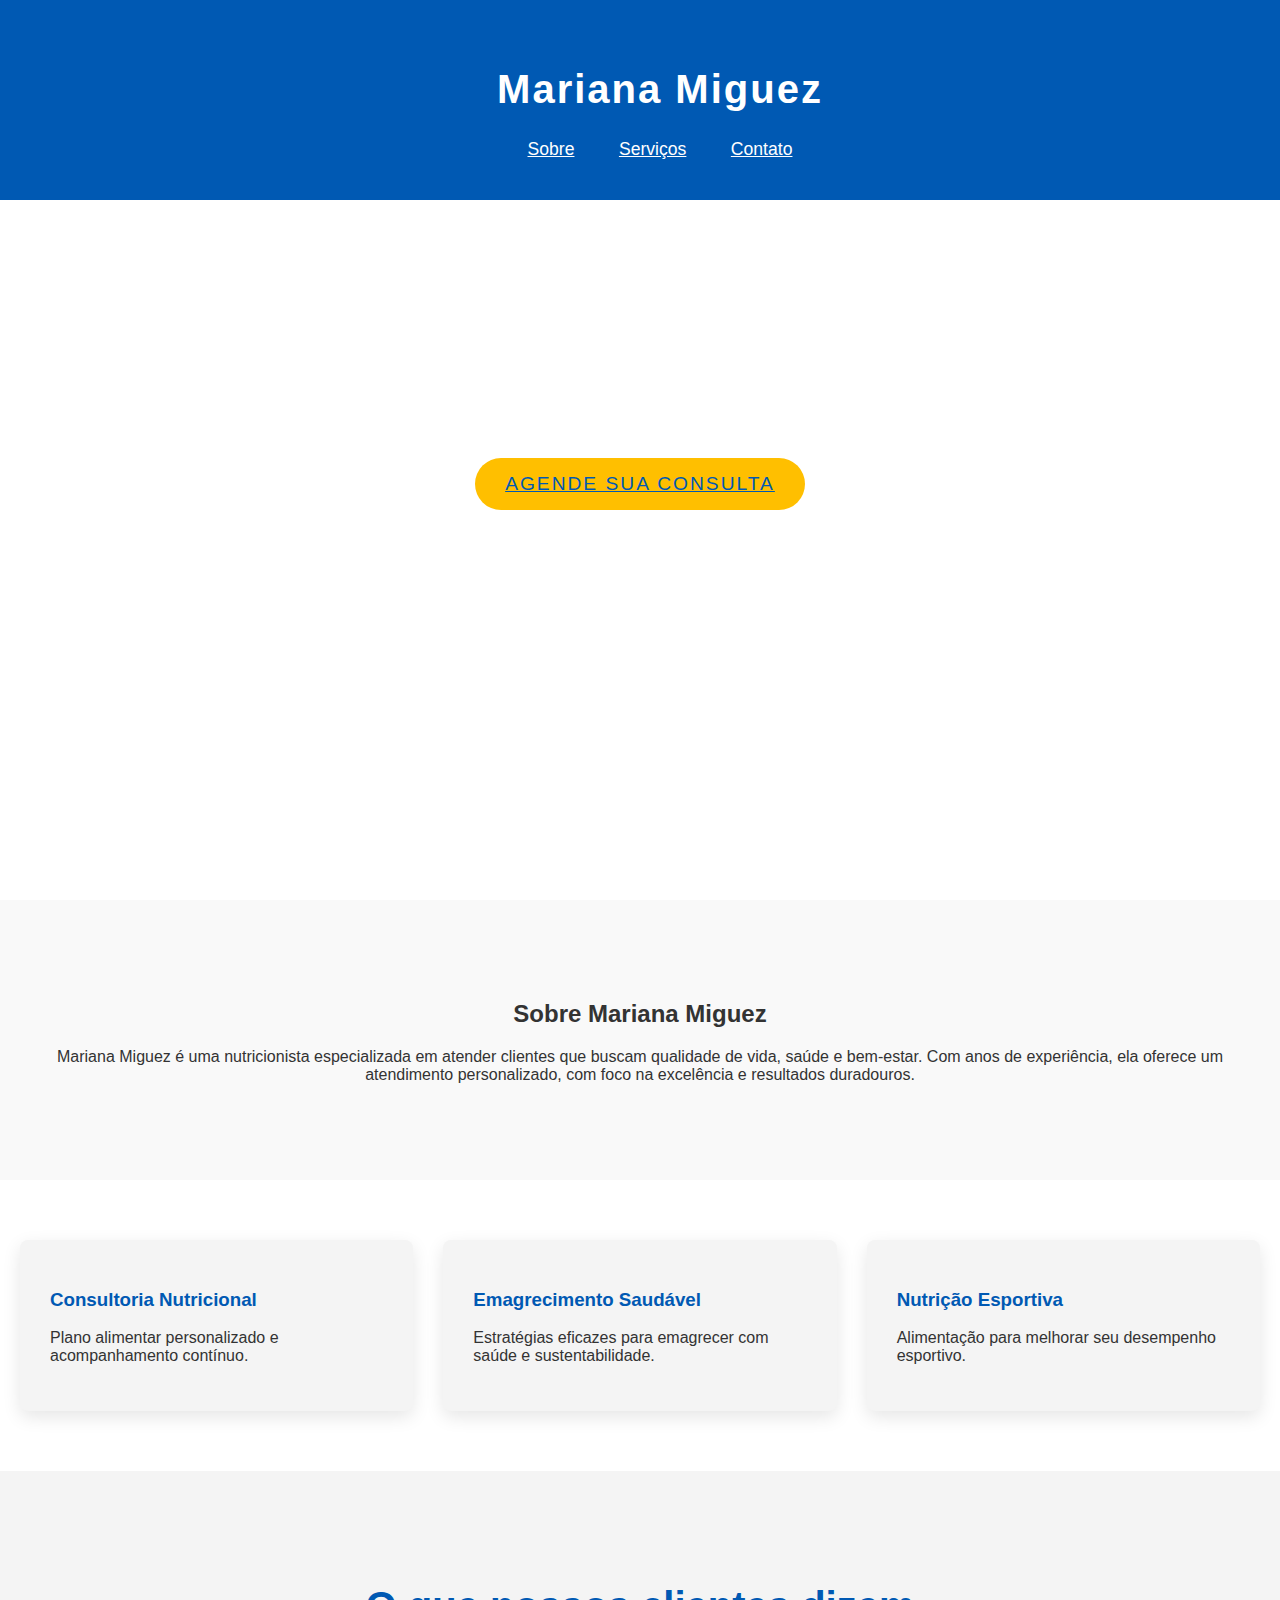
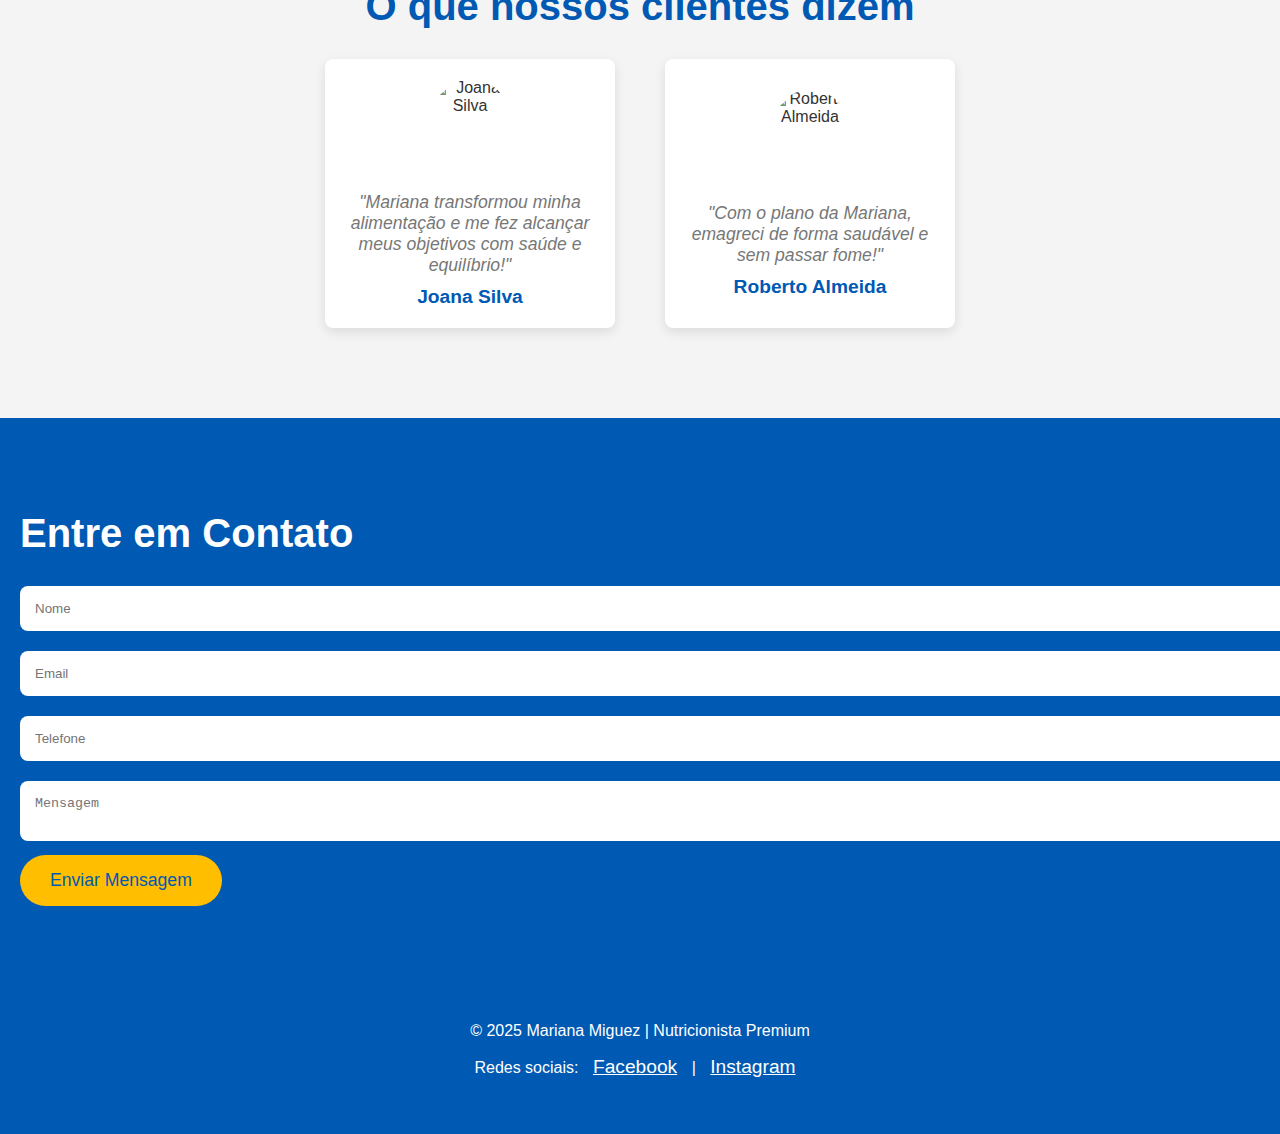
==== index.html @ 63e337a5 "Deploy1" ====
<!DOCTYPE html>
<html lang="pt-br">
<head>
    <meta charset="UTF-8">
    <meta name="viewport" content="width=device-width, initial-scale=1.0">
    <meta http-equiv="X-UA-Compatible" content="ie=edge">
    <script src="javascript.js" defer></script>
    <title>Mariana Miguez - Nutricionista Premium</title>
    <link rel="stylesheet" href="estilo.css">
</head>
<body>
    <header>
        <h1>Mariana Miguez</h1>
        <nav>
            <a href="#sobre">Sobre</a>
            <a href="#servicos">Serviços</a>
            <a href="#contato">Contato</a>
        </nav>
    </header>

    <section class="hero" id="hero">
        <h2>Transforme sua alimentação, transforme sua vida</h2>
        <a href="#contato" class="cta-btn">Agende sua consulta</a>
    </section>

    <section id="sobre" class="about">
        <h2>Sobre Mariana Miguez</h2>
        <p>Mariana Miguez é uma nutricionista especializada em atender clientes que buscam qualidade de vida, saúde e bem-estar. Com anos de experiência, ela oferece um atendimento personalizado, com foco na excelência e resultados duradouros.</p>
    </section>

    <section id="servicos" class="services">
        <div class="service">
            <h3>Consultoria Nutricional</h3>
            <p>Plano alimentar personalizado e acompanhamento contínuo.</p>
        </div>
        <div class="service">
            <h3>Emagrecimento Saudável</h3>
            <p>Estratégias eficazes para emagrecer com saúde e sustentabilidade.</p>
        </div>
        <div class="service">
            <h3>Nutrição Esportiva</h3>
            <p>Alimentação para melhorar seu desempenho esportivo.</p>
        </div>
    </section>

    <section id="testemunhos" class="testimonials">
        <h2>O que nossos clientes dizem</h2>
        <div class="testimonial-cards">
            <div class="testimonial-card">
                <img src="images/cliente1.jpg" alt="Joana Silva" class="testimonial-img">
                <div class="testimonial-text">
                    <p>"Mariana transformou minha alimentação e me fez alcançar meus objetivos com saúde e equilíbrio!"</p>
                    <strong>Joana Silva</strong>
                </div>
            </div>
            <div class="testimonial-card">
                <img src="images/cliente2.jpg" alt="Roberto Almeida" class="testimonial-img">
                <div class="testimonial-text">
                    <p>"Com o plano da Mariana, emagreci de forma saudável e sem passar fome!"</p>
                    <strong>Roberto Almeida</strong>
                </div>
            </div>
            <!-- Adicione mais cards conforme necessário -->
        </div>
    </section>

    <section id="contato" class="contact-form">
        <h2>Entre em Contato</h2>
        <form>
            <input type="text" placeholder="Nome" required>
            <input type="email" placeholder="Email" required>
            <input type="tel" placeholder="Telefone" required>
            <textarea placeholder="Mensagem" required></textarea>
            <button type="submit">Enviar Mensagem</button>
        </form>
    </section>

    <footer>
        <p>&copy; 2025 Mariana Miguez | Nutricionista Premium</p>
        <p>Redes sociais: <a href="#">Facebook</a> | <a href="#">Instagram</a></p>
    </footer>

</body>
</html>
---- estilo.css ----
/* Estilos Gerais */
body {
    margin: 0;
    padding: 0;
    font-family: 'Poppins', sans-serif;
    background-color: #fff;
    color: #333;
}

/* Header */
header {
    background-color: #0059b3;
    color: #fff;
    padding: 40px 20px;
    text-align: center;
    position: fixed;
    width: 100%;
    top: 0;
    z-index: 1000;
}
header h1 {
    font-size: 2.5rem;
    font-weight: 600;
    letter-spacing: 2px;
}
nav a {
    color: white;
    margin: 0 20px;
    font-weight: 500;
    font-size: 1.1rem;
    transition: 0.3s ease;
}
nav a:hover {
    color: #ffbf00;
}

/* Seção Hero */
.hero {
    background-image: url('images/hero-image.jpg');
    background-size: cover;
    background-position: center;
    height: 100vh;
    display: flex;
    justify-content: center;
    align-items: center;
    text-align: center;
    color: white;
    flex-direction: column;
}

/* Botões */
.cta-btn {
    background-color: #ffbf00;
    padding: 15px 30px;
    font-size: 1.2rem;
    color: #0059b3;
    border-radius: 50px;
    text-transform: uppercase;
    letter-spacing: 2px;
    transition: 0.3s ease;
}
.cta-btn:hover {
    background-color: #fff;
    color: #0059b3;
    transform: scale(1.1);
}

/* Seções sobre */
.about {
    padding: 80px 20px;
    background-color: #f9f9f9;
    text-align: center;
}

/* Serviços */
.services {
    display: grid;
    grid-template-columns: 1fr 1fr 1fr;
    gap: 30px;
    padding: 60px 20px;
    background-color: #fff;
}
.service {
    background-color: #f4f4f4;
    padding: 30px;
    border-radius: 8px;
    box-shadow: 0 6px 18px rgba(0, 0, 0, 0.1);
}
.service:hover {
    transform: translateY(-10px);
}
.service h3 {
    color: #0059b3;
}

/* Depoimentos */
.testimonials {
    background-color: #f4f4f4;
    padding: 80px 20px;
    text-align: center;
}
.testimonials h2 {
    font-size: 2.5rem;
    color: #0059b3;
    margin-bottom: 20px;
}

.testimonial-cards {
    display: flex;
    justify-content: center;
    gap: 30px;
    flex-wrap: wrap;
}

.testimonial-card {
    background-color: #fff;
    border-radius: 8px;
    box-shadow: 0 4px 12px rgba(0, 0, 0, 0.1);
    padding: 20px;
    width: 250px;
    text-align: center;
    transition: transform 0.3s ease, box-shadow 0.3s ease;
    display: flex;
    flex-direction: column;
    align-items: center;
    justify-content: center;
    margin: 10px;
}

.testimonial-card:hover {
    transform: translateY(-10px);
    box-shadow: 0 8px 18px rgba(0, 0, 0, 0.15);
}

.testimonial-img {
    width: 80px;
    height: 80px;
    border-radius: 50%;
    object-fit: cover;
    margin-bottom: 15px;
}

.testimonial-text p {
    font-style: italic;
    color: #777;
    margin-bottom: 10px;
    font-size: 1.1rem;
}

.testimonial-text strong {
    color: #0059b3;
    display: block;
    margin-top: 10px;
    font-size: 1.2rem;
}

/* Formulário de Contato */
.contact-form {
    background-color: #0059b3;
    padding: 60px 20px;
    color: white;
}
.contact-form h2 {
    font-size: 2.5rem;
    margin-bottom: 20px;
}
.contact-form input, .contact-form textarea {
    width: 100%;
    padding: 15px;
    margin: 10px 0;
    border-radius: 8px;
    border: none;
}
.contact-form button {
    background-color: #ffbf00;
    color: #0059b3;
    padding: 15px 30px;
    border: none;
    border-radius: 50px;
    font-size: 1.1rem;
    cursor: pointer;
    transition: 0.3s ease;
}
.contact-form button:hover {
    background-color: #fff;
    color: #0059b3;
}

/* Rodapé */
footer {
    background-color: #0059b3;
    padding: 40px 20px;
    color: white;
    text-align: center;
}
footer a {
    color: white;
    margin: 0 10px;
    font-size: 1.2rem;
}
footer a:hover {
    color: #ffbf00;
}

/* Animação de Fade-in */
.fade-in {
    animation: fadeIn 1.5s ease-out forwards;
}

@keyframes fadeIn {
    0% {
        opacity: 0;
        transform: translateY(30px);
    }
    100% {
        opacity: 1;
        transform: translateY(0);
    }
}

/* Responsividade - Media Queries */

/* Para telas pequenas (celulares) */
@media (max-width: 768px) {
    header {
        padding: 20px;
    }

    header h1 {
        font-size: 2rem;
    }

    nav a {
        font-size: 1rem;
    }

    .hero h2 {
        font-size: 1.5rem;
    }

    .cta-btn {
        font-size: 1rem;
        padding: 12px 25px;
    }

    .about, .services, .contact-form {
        padding: 40px 20px;
    }

    .testimonial-cards {
        flex-direction: column;
        align-items: center;
        gap: 20px;
    }

    .testimonial-card {
        width: 90%;
        margin: 10px 0;
    }

    .service {
        padding: 20px;
    }

    .service h3 {
        font-size: 1.5rem;
    }

    .contact-form input, .contact-form textarea {
        padding: 12px;
    }

    .contact-form button {
        font-size: 1rem;
    }

    footer {
        padding: 20px 10px;
    }
}

/* Para telas menores que 480px (tela de celular muito pequena) */
@media (max-width: 480px) {
    header h1 {
        font-size: 1.8rem;
    }

    nav a {
        font-size: 0.9rem;
    }

    .hero h2 {
        font-size: 1.2rem;
    }

    .cta-btn {
        font-size: 1rem;
        padding: 10px 20px;
    }

    .testimonial-card {
        width: 100%;
    }

    .testimonial-img {
        width: 70px;
        height: 70px;
    }

    .testimonial-text p {
        font-size: 1rem;
    }

    .testimonial-text strong {
        font-size: 1rem;
    }

    footer a {
        font-size: 1rem;
    }
}
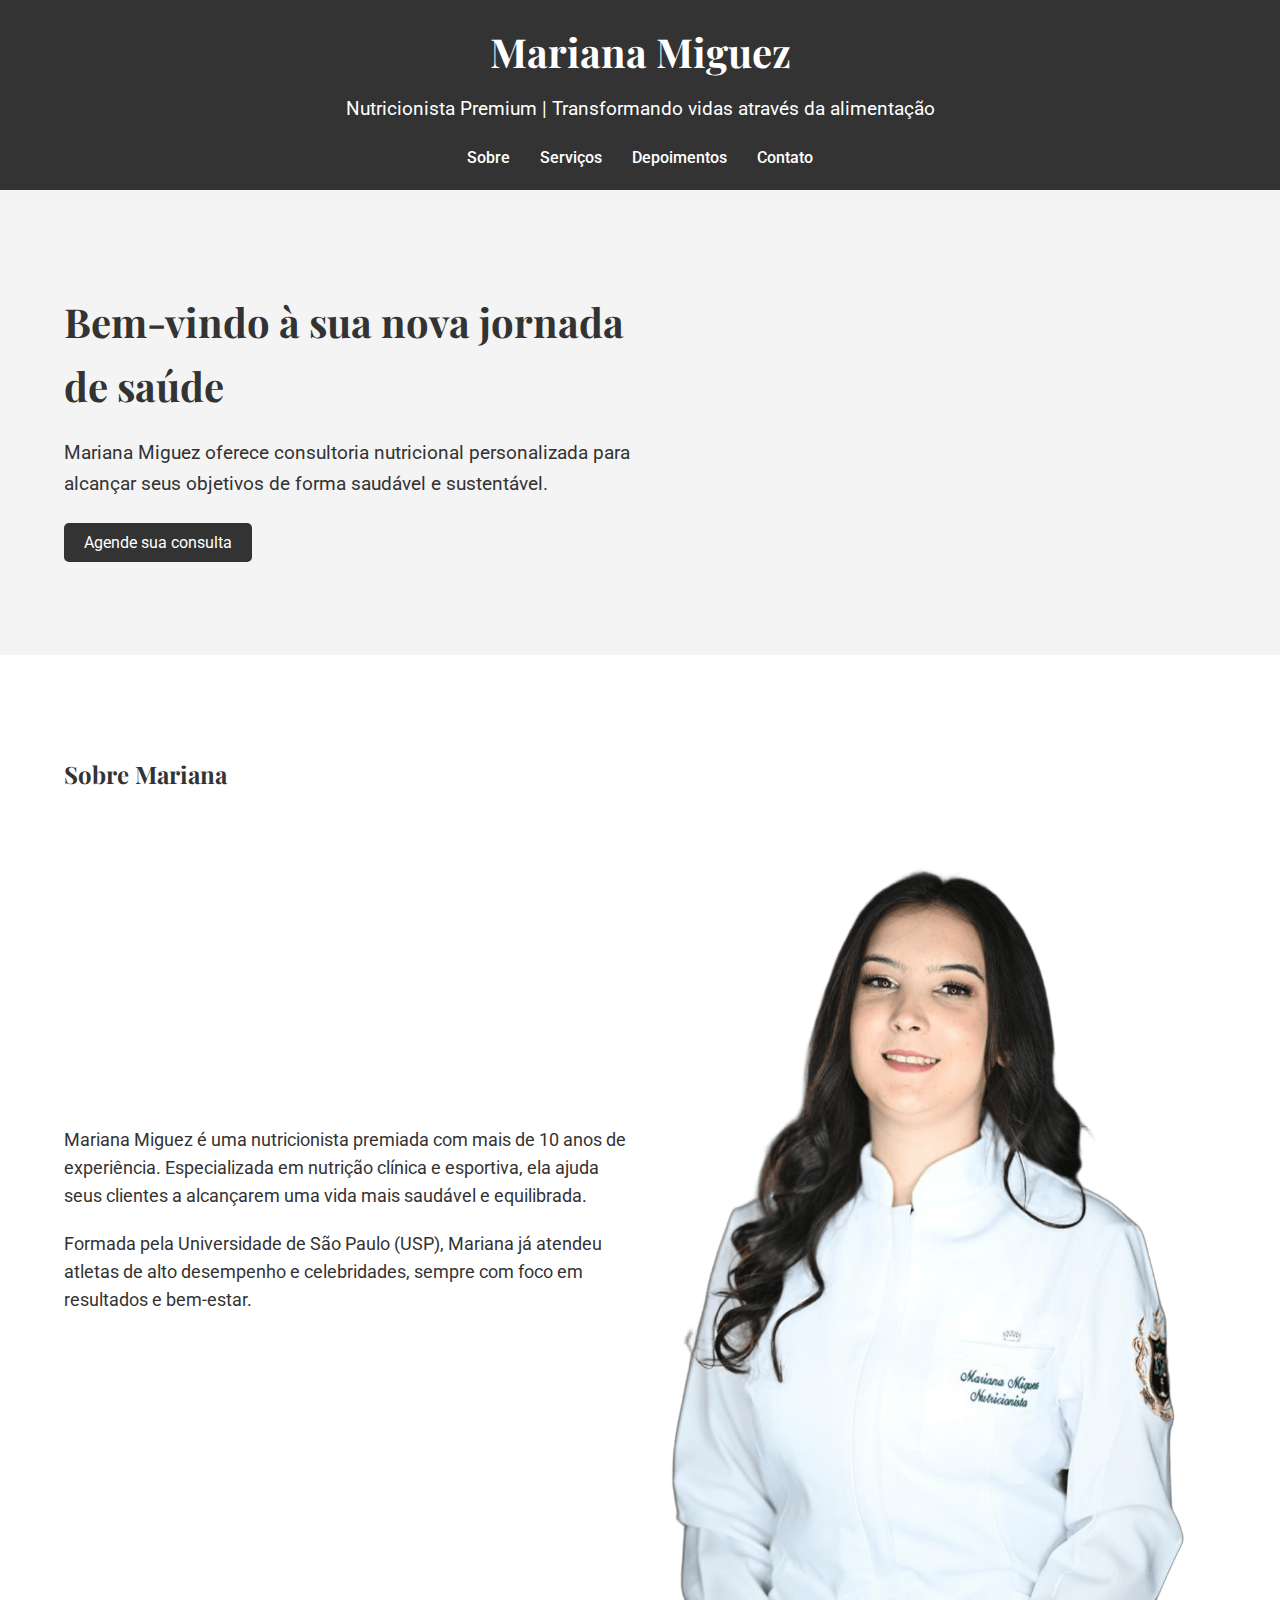
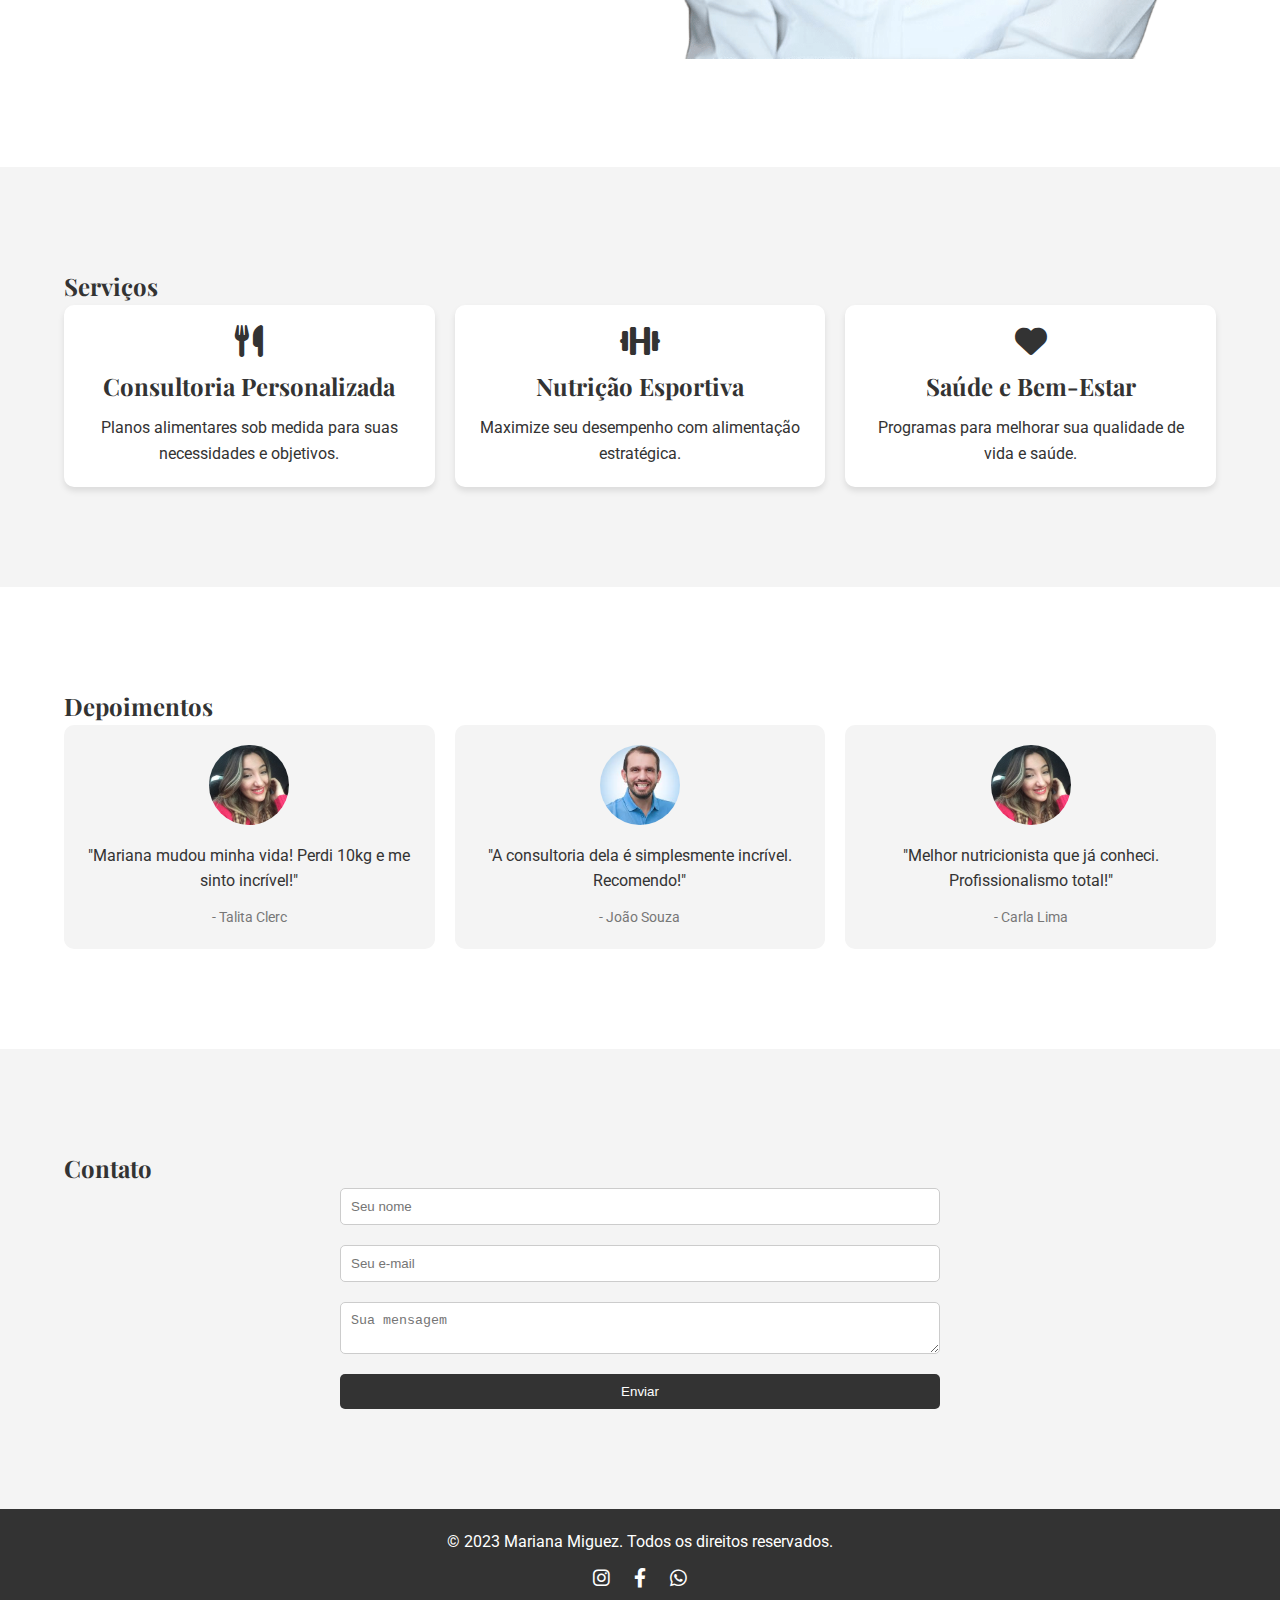
==== commit 1178f956: "Deploy2" ====
--- a/index.html
+++ b/index.html
@@ -1,84 +1,123 @@
 <!DOCTYPE html>
-<html lang="pt-br">
+<html lang="pt-BR">
 <head>
     <meta charset="UTF-8">
     <meta name="viewport" content="width=device-width, initial-scale=1.0">
-    <meta http-equiv="X-UA-Compatible" content="ie=edge">
-    <script src="javascript.js" defer></script>
     <title>Mariana Miguez - Nutricionista Premium</title>
     <link rel="stylesheet" href="estilo.css">
+    <link rel="stylesheet" href="https://cdnjs.cloudflare.com/ajax/libs/font-awesome/6.0.0-beta3/css/all.min.css">
+    <link href="https://fonts.googleapis.com/css2?family=Playfair+Display:wght@700&family=Roboto:wght@400;500&display=swap" rel="stylesheet">
 </head>
 <body>
     <header>
-        <h1>Mariana Miguez</h1>
-        <nav>
-            <a href="#sobre">Sobre</a>
-            <a href="#servicos">Serviços</a>
-            <a href="#contato">Contato</a>
-        </nav>
+        <div class="container">
+            <h1>Mariana Miguez</h1>
+            <p>Nutricionista Premium | Transformando vidas através da alimentação</p>
+            <nav>
+                <ul>
+                    <li><a href="#sobre">Sobre</a></li>
+                    <li><a href="#servicos">Serviços</a></li>
+                    <li><a href="#depoimentos">Depoimentos</a></li>
+                    <li><a href="#contato">Contato</a></li>
+                </ul>
+            </nav>
+        </div>
     </header>
 
-    <section class="hero" id="hero">
-        <h2>Transforme sua alimentação, transforme sua vida</h2>
-        <a href="#contato" class="cta-btn">Agende sua consulta</a>
-    </section>
-
-    <section id="sobre" class="about">
-        <h2>Sobre Mariana Miguez</h2>
-        <p>Mariana Miguez é uma nutricionista especializada em atender clientes que buscam qualidade de vida, saúde e bem-estar. Com anos de experiência, ela oferece um atendimento personalizado, com foco na excelência e resultados duradouros.</p>
-    </section>
-
-    <section id="servicos" class="services">
-        <div class="service">
-            <h3>Consultoria Nutricional</h3>
-            <p>Plano alimentar personalizado e acompanhamento contínuo.</p>
-        </div>
-        <div class="service">
-            <h3>Emagrecimento Saudável</h3>
-            <p>Estratégias eficazes para emagrecer com saúde e sustentabilidade.</p>
-        </div>
-        <div class="service">
-            <h3>Nutrição Esportiva</h3>
-            <p>Alimentação para melhorar seu desempenho esportivo.</p>
+    <section id="hero">
+        <div class="container">
+            <div class="hero-text">
+                <h2>Bem-vindo à sua nova jornada de saúde</h2>
+                <p>Mariana Miguez oferece consultoria nutricional personalizada para alcançar seus objetivos de forma saudável e sustentável.</p>
+                <a href="#contato" class="btn">Agende sua consulta</a>
+            </div>
         </div>
     </section>
 
-    <section id="testemunhos" class="testimonials">
-        <h2>O que nossos clientes dizem</h2>
-        <div class="testimonial-cards">
-            <div class="testimonial-card">
-                <img src="images/cliente1.jpg" alt="Joana Silva" class="testimonial-img">
-                <div class="testimonial-text">
-                    <p>"Mariana transformou minha alimentação e me fez alcançar meus objetivos com saúde e equilíbrio!"</p>
-                    <strong>Joana Silva</strong>
+    <section id="sobre">
+        <div class="container">
+            <h2>Sobre Mariana</h2>
+            <div class="sobre-content">
+                <div class="sobre-text">
+                    <p>Mariana Miguez é uma nutricionista premiada com mais de 10 anos de experiência. Especializada em nutrição clínica e esportiva, ela ajuda seus clientes a alcançarem uma vida mais saudável e equilibrada.</p>
+                    <p>Formada pela Universidade de São Paulo (USP), Mariana já atendeu atletas de alto desempenho e celebridades, sempre com foco em resultados e bem-estar.</p>
+                </div>
+                <div class="sobre-image">
+                    <img src="imagens/mari.png" alt="Sobre Mariana">
                 </div>
             </div>
-            <div class="testimonial-card">
-                <img src="images/cliente2.jpg" alt="Roberto Almeida" class="testimonial-img">
-                <div class="testimonial-text">
-                    <p>"Com o plano da Mariana, emagreci de forma saudável e sem passar fome!"</p>
-                    <strong>Roberto Almeida</strong>
-                </div>
-            </div>
-            <!-- Adicione mais cards conforme necessário -->
         </div>
     </section>
 
-    <section id="contato" class="contact-form">
-        <h2>Entre em Contato</h2>
-        <form>
-            <input type="text" placeholder="Nome" required>
-            <input type="email" placeholder="Email" required>
-            <input type="tel" placeholder="Telefone" required>
-            <textarea placeholder="Mensagem" required></textarea>
-            <button type="submit">Enviar Mensagem</button>
-        </form>
+    <section id="servicos">
+        <div class="container">
+            <h2>Serviços</h2>
+            <div class="servicos-grid">
+                <div class="servico">
+                    <i class="fas fa-utensils"></i>
+                    <h3>Consultoria Personalizada</h3>
+                    <p>Planos alimentares sob medida para suas necessidades e objetivos.</p>
+                </div>
+                <div class="servico">
+                    <i class="fas fa-dumbbell"></i>
+                    <h3>Nutrição Esportiva</h3>
+                    <p>Maximize seu desempenho com alimentação estratégica.</p>
+                </div>
+                <div class="servico">
+                    <i class="fas fa-heart"></i>
+                    <h3>Saúde e Bem-Estar</h3>
+                    <p>Programas para melhorar sua qualidade de vida e saúde.</p>
+                </div>
+            </div>
+        </div>
+    </section>
+
+    <section id="depoimentos">
+        <div class="container">
+            <h2>Depoimentos</h2>
+            <div class="depoimentos-grid">
+                <div class="depoimento">
+                    <img src="imagens/cliente1.jpg" alt="Cliente 1">
+                    <p>"Mariana mudou minha vida! Perdi 10kg e me sinto incrível!"</p>
+                    <span>- Talita Clerc</span>
+                </div>
+                <div class="depoimento">
+                    <img src="imagens/cliente2.jpg" alt="Cliente 2">
+                    <p>"A consultoria dela é simplesmente incrível. Recomendo!"</p>
+                    <span>- João Souza</span>
+                </div>
+                <div class="depoimento">
+                    <img src="imagens/cliente1.jpg" alt="Cliente 3">
+                    <p>"Melhor nutricionista que já conheci. Profissionalismo total!"</p>
+                    <span>- Carla Lima</span>
+                </div>
+            </div>
+        </div>
+    </section>
+
+    <section id="contato">
+        <div class="container">
+            <h2>Contato</h2>
+            <form action="#" method="post">
+                <input type="text" name="nome" placeholder="Seu nome" required>
+                <input type="email" name="email" placeholder="Seu e-mail" required>
+                <textarea name="mensagem" placeholder="Sua mensagem" required></textarea>
+                <button type="submit" class="btn">Enviar</button>
+            </form>
+        </div>
     </section>
 
     <footer>
-        <p>&copy; 2025 Mariana Miguez | Nutricionista Premium</p>
-        <p>Redes sociais: <a href="#">Facebook</a> | <a href="#">Instagram</a></p>
+        <div class="container">
+            <p>&copy; 2023 Mariana Miguez. Todos os direitos reservados.</p>
+            <div class="social-icons">
+                <a href="#"><i class="fab fa-instagram"></i></a>
+                <a href="#"><i class="fab fa-facebook-f"></i></a>
+                <a href="#"><i class="fab fa-whatsapp"></i></a>
+            </div>
+        </div>
     </footer>
 
+    <script src="javascript.js"></script>
 </body>
-</html>
+</html>--- a/estilo.css
+++ b/estilo.css
@@ -1,321 +1,290 @@
-/* Estilos Gerais */
-body {
+/* Reset básico */
+* {
     margin: 0;
     padding: 0;
-    font-family: 'Poppins', sans-serif;
-    background-color: #fff;
+    box-sizing: border-box;
+}
+
+body {
+    font-family: 'Roboto', sans-serif;
+    line-height: 1.6;
     color: #333;
+}
+
+h1, h2, h3 {
+    font-family: 'Playfair Display', serif;
+    font-weight: 700;
+}
+
+.container {
+    width: 90%;
+    max-width: 1200px;
+    margin: 0 auto;
 }
 
 /* Header */
 header {
-    background-color: #0059b3;
-    color: #fff;
-    padding: 40px 20px;
-    text-align: center;
-    position: fixed;
-    width: 100%;
-    top: 0;
-    z-index: 1000;
-}
+    background: #333;
+    color: #fff;
+    padding: 20px 0;
+    text-align: center;
+}
+
 header h1 {
     font-size: 2.5rem;
-    font-weight: 600;
-    letter-spacing: 2px;
-}
-nav a {
-    color: white;
-    margin: 0 20px;
+    margin-bottom: 10px;
+}
+
+header p {
+    font-size: 1.2rem;
+    margin-bottom: 20px;
+}
+
+header nav ul {
+    list-style: none;
+    display: flex;
+    justify-content: center;
+}
+
+header nav ul li {
+    margin: 0 15px;
+}
+
+header nav ul li a {
+    color: #fff;
+    text-decoration: none;
     font-weight: 500;
+}
+
+/* Hero Section */
+#hero {
+    display: flex;
+    align-items: center;
+    justify-content: space-between;
+    padding: 100px 0;
+    background: #f4f4f4;
+}
+
+.hero-text {
+    max-width: 50%;
+}
+
+.hero-text h2 {
+    font-size: 2.5rem;
+    margin-bottom: 20px;
+}
+
+.hero-text p {
+    font-size: 1.2rem;
+    margin-bottom: 30px;
+}
+
+.hero-text .btn {
+    background: #333;
+    color: #fff;
+    padding: 10px 20px;
+    text-decoration: none;
+    border-radius: 5px;
+    transition: background 0.3s;
+}
+
+.hero-text .btn:hover {
+    background: #555;
+}
+
+.hero-image img {
+    max-width: 100%;
+    border-radius: 10px;
+    animation: float 3s ease-in-out infinite;
+}
+
+@keyframes float {
+    0%, 100% {
+        transform: translateY(0);
+    }
+    50% {
+        transform: translateY(-10px);
+    }
+}
+
+/* Sobre Section */
+#sobre {
+    padding: 100px 0;
+    background: #fff;
+}
+
+.sobre-content {
+    display: flex;
+    align-items: center;
+    justify-content: space-between;
+}
+
+.sobre-text {
+    max-width: 50%;
+}
+
+.sobre-text p {
     font-size: 1.1rem;
-    transition: 0.3s ease;
-}
-nav a:hover {
-    color: #ffbf00;
-}
-
-/* Seção Hero */
-.hero {
-    background-image: url('images/hero-image.jpg');
-    background-size: cover;
-    background-position: center;
-    height: 100vh;
-    display: flex;
-    justify-content: center;
-    align-items: center;
-    text-align: center;
-    color: white;
-    flex-direction: column;
-}
-
-/* Botões */
-.cta-btn {
-    background-color: #ffbf00;
-    padding: 15px 30px;
-    font-size: 1.2rem;
-    color: #0059b3;
-    border-radius: 50px;
-    text-transform: uppercase;
-    letter-spacing: 2px;
-    transition: 0.3s ease;
-}
-.cta-btn:hover {
-    background-color: #fff;
-    color: #0059b3;
-    transform: scale(1.1);
-}
-
-/* Seções sobre */
-.about {
-    padding: 80px 20px;
-    background-color: #f9f9f9;
-    text-align: center;
-}
-
-/* Serviços */
-.services {
+    margin-bottom: 20px;
+}
+
+.sobre-image img {
+    max-width: 100%;
+    border-radius: 10px;
+}
+
+/* Serviços Section */
+#servicos {
+    padding: 100px 0;
+    background: #f4f4f4;
+}
+
+.servicos-grid {
     display: grid;
-    grid-template-columns: 1fr 1fr 1fr;
-    gap: 30px;
-    padding: 60px 20px;
-    background-color: #fff;
-}
-.service {
-    background-color: #f4f4f4;
-    padding: 30px;
-    border-radius: 8px;
-    box-shadow: 0 6px 18px rgba(0, 0, 0, 0.1);
-}
-.service:hover {
+    grid-template-columns: repeat(auto-fit, minmax(250px, 1fr));
+    gap: 20px;
+}
+
+.servico {
+    text-align: center;
+    padding: 20px;
+    background: #fff;
+    border-radius: 10px;
+    box-shadow: 0 4px 6px rgba(0, 0, 0, 0.1);
+    transition: transform 0.3s;
+}
+
+.servico:hover {
     transform: translateY(-10px);
 }
-.service h3 {
-    color: #0059b3;
-}
-
-/* Depoimentos */
-.testimonials {
-    background-color: #f4f4f4;
-    padding: 80px 20px;
-    text-align: center;
-}
-.testimonials h2 {
-    font-size: 2.5rem;
-    color: #0059b3;
-    margin-bottom: 20px;
-}
-
-.testimonial-cards {
-    display: flex;
-    justify-content: center;
-    gap: 30px;
-    flex-wrap: wrap;
-}
-
-.testimonial-card {
-    background-color: #fff;
-    border-radius: 8px;
-    box-shadow: 0 4px 12px rgba(0, 0, 0, 0.1);
+
+.servico i {
+    font-size: 2rem;
+    margin-bottom: 10px;
+    color: #333;
+}
+
+.servico h3 {
+    font-size: 1.5rem;
+    margin-bottom: 10px;
+}
+
+.servico p {
+    font-size: 1rem;
+}
+
+/* Depoimentos Section */
+#depoimentos {
+    padding: 100px 0;
+    background: #fff;
+}
+
+.depoimentos-grid {
+    display: grid;
+    grid-template-columns: repeat(auto-fit, minmax(250px, 1fr));
+    gap: 20px;
+}
+
+.depoimento {
+    text-align: center;
     padding: 20px;
-    width: 250px;
-    text-align: center;
-    transition: transform 0.3s ease, box-shadow 0.3s ease;
-    display: flex;
-    flex-direction: column;
-    align-items: center;
-    justify-content: center;
-    margin: 10px;
-}
-
-.testimonial-card:hover {
-    transform: translateY(-10px);
-    box-shadow: 0 8px 18px rgba(0, 0, 0, 0.15);
-}
-
-.testimonial-img {
+    background: #f4f4f4;
+    border-radius: 10px;
+}
+
+.depoimento img {
     width: 80px;
     height: 80px;
     border-radius: 50%;
-    object-fit: cover;
-    margin-bottom: 15px;
-}
-
-.testimonial-text p {
-    font-style: italic;
+    margin-bottom: 10px;
+}
+
+.depoimento p {
+    font-size: 1rem;
+    margin-bottom: 10px;
+}
+
+.depoimento span {
+    font-size: 0.9rem;
     color: #777;
-    margin-bottom: 10px;
-    font-size: 1.1rem;
-}
-
-.testimonial-text strong {
-    color: #0059b3;
-    display: block;
+}
+
+/* Contato Section */
+#contato {
+    padding: 100px 0;
+    background: #f4f4f4;
+}
+
+form {
+    display: flex;
+    flex-direction: column;
+    max-width: 600px;
+    margin: 0 auto;
+}
+
+form input, form textarea {
+    padding: 10px;
+    margin-bottom: 20px;
+    border: 1px solid #ccc;
+    border-radius: 5px;
+}
+
+form button {
+    background: #333;
+    color: #fff;
+    padding: 10px 20px;
+    border: none;
+    border-radius: 5px;
+    cursor: pointer;
+    transition: background 0.3s;
+}
+
+form button:hover {
+    background: #555;
+}
+
+/* Footer */
+footer {
+    background: #333;
+    color: #fff;
+    text-align: center;
+    padding: 20px 0;
+}
+
+footer .social-icons {
     margin-top: 10px;
-    font-size: 1.2rem;
-}
-
-/* Formulário de Contato */
-.contact-form {
-    background-color: #0059b3;
-    padding: 60px 20px;
-    color: white;
-}
-.contact-form h2 {
-    font-size: 2.5rem;
-    margin-bottom: 20px;
-}
-.contact-form input, .contact-form textarea {
-    width: 100%;
-    padding: 15px;
-    margin: 10px 0;
-    border-radius: 8px;
-    border: none;
-}
-.contact-form button {
-    background-color: #ffbf00;
-    color: #0059b3;
-    padding: 15px 30px;
-    border: none;
-    border-radius: 50px;
-    font-size: 1.1rem;
-    cursor: pointer;
-    transition: 0.3s ease;
-}
-.contact-form button:hover {
-    background-color: #fff;
-    color: #0059b3;
-}
-
-/* Rodapé */
-footer {
-    background-color: #0059b3;
-    padding: 40px 20px;
-    color: white;
-    text-align: center;
-}
-footer a {
-    color: white;
+}
+
+footer .social-icons a {
+    color: #fff;
     margin: 0 10px;
     font-size: 1.2rem;
-}
-footer a:hover {
-    color: #ffbf00;
-}
-
-/* Animação de Fade-in */
-.fade-in {
-    animation: fadeIn 1.5s ease-out forwards;
-}
-
-@keyframes fadeIn {
-    0% {
-        opacity: 0;
-        transform: translateY(30px);
-    }
-    100% {
-        opacity: 1;
-        transform: translateY(0);
-    }
-}
-
-/* Responsividade - Media Queries */
-
-/* Para telas pequenas (celulares) */
+    transition: color 0.3s;
+}
+
+footer .social-icons a:hover {
+    color: #ddd;
+}
+
+/* Responsividade */
 @media (max-width: 768px) {
-    header {
-        padding: 20px;
-    }
-
-    header h1 {
-        font-size: 2rem;
-    }
-
-    nav a {
-        font-size: 1rem;
-    }
-
-    .hero h2 {
-        font-size: 1.5rem;
-    }
-
-    .cta-btn {
-        font-size: 1rem;
-        padding: 12px 25px;
-    }
-
-    .about, .services, .contact-form {
-        padding: 40px 20px;
-    }
-
-    .testimonial-cards {
+    #hero {
         flex-direction: column;
-        align-items: center;
-        gap: 20px;
-    }
-
-    .testimonial-card {
-        width: 90%;
-        margin: 10px 0;
-    }
-
-    .service {
-        padding: 20px;
-    }
-
-    .service h3 {
-        font-size: 1.5rem;
-    }
-
-    .contact-form input, .contact-form textarea {
-        padding: 12px;
-    }
-
-    .contact-form button {
-        font-size: 1rem;
-    }
-
-    footer {
-        padding: 20px 10px;
-    }
-}
-
-/* Para telas menores que 480px (tela de celular muito pequena) */
-@media (max-width: 480px) {
-    header h1 {
-        font-size: 1.8rem;
-    }
-
-    nav a {
-        font-size: 0.9rem;
-    }
-
-    .hero h2 {
-        font-size: 1.2rem;
-    }
-
-    .cta-btn {
-        font-size: 1rem;
-        padding: 10px 20px;
-    }
-
-    .testimonial-card {
-        width: 100%;
-    }
-
-    .testimonial-img {
-        width: 70px;
-        height: 70px;
-    }
-
-    .testimonial-text p {
-        font-size: 1rem;
-    }
-
-    .testimonial-text strong {
-        font-size: 1rem;
-    }
-
-    footer a {
-        font-size: 1rem;
-    }
-}
+        text-align: center;
+    }
+
+    .hero-text {
+        max-width: 100%;
+        margin-bottom: 30px;
+    }
+
+    .sobre-content {
+        flex-direction: column;
+        text-align: center;
+    }
+
+    .sobre-text {
+        max-width: 100%;
+        margin-bottom: 30px;
+    }
+}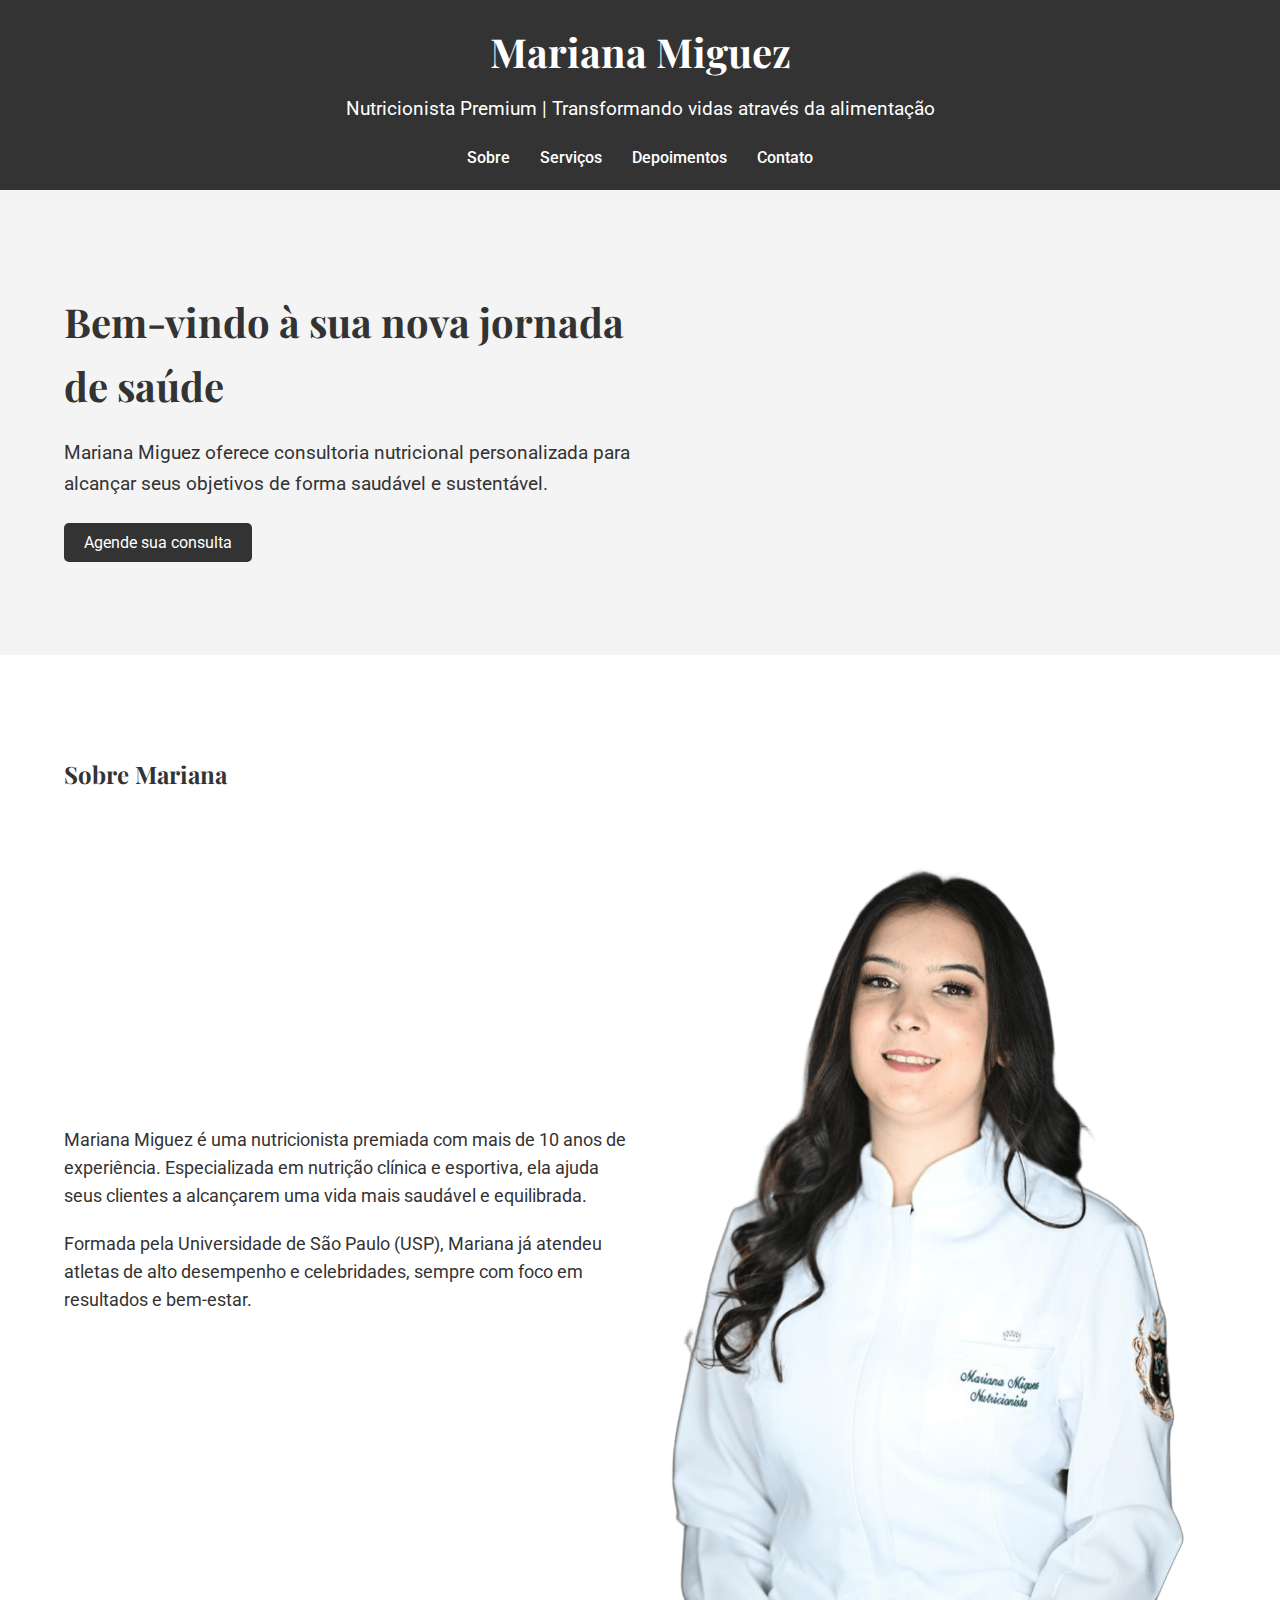
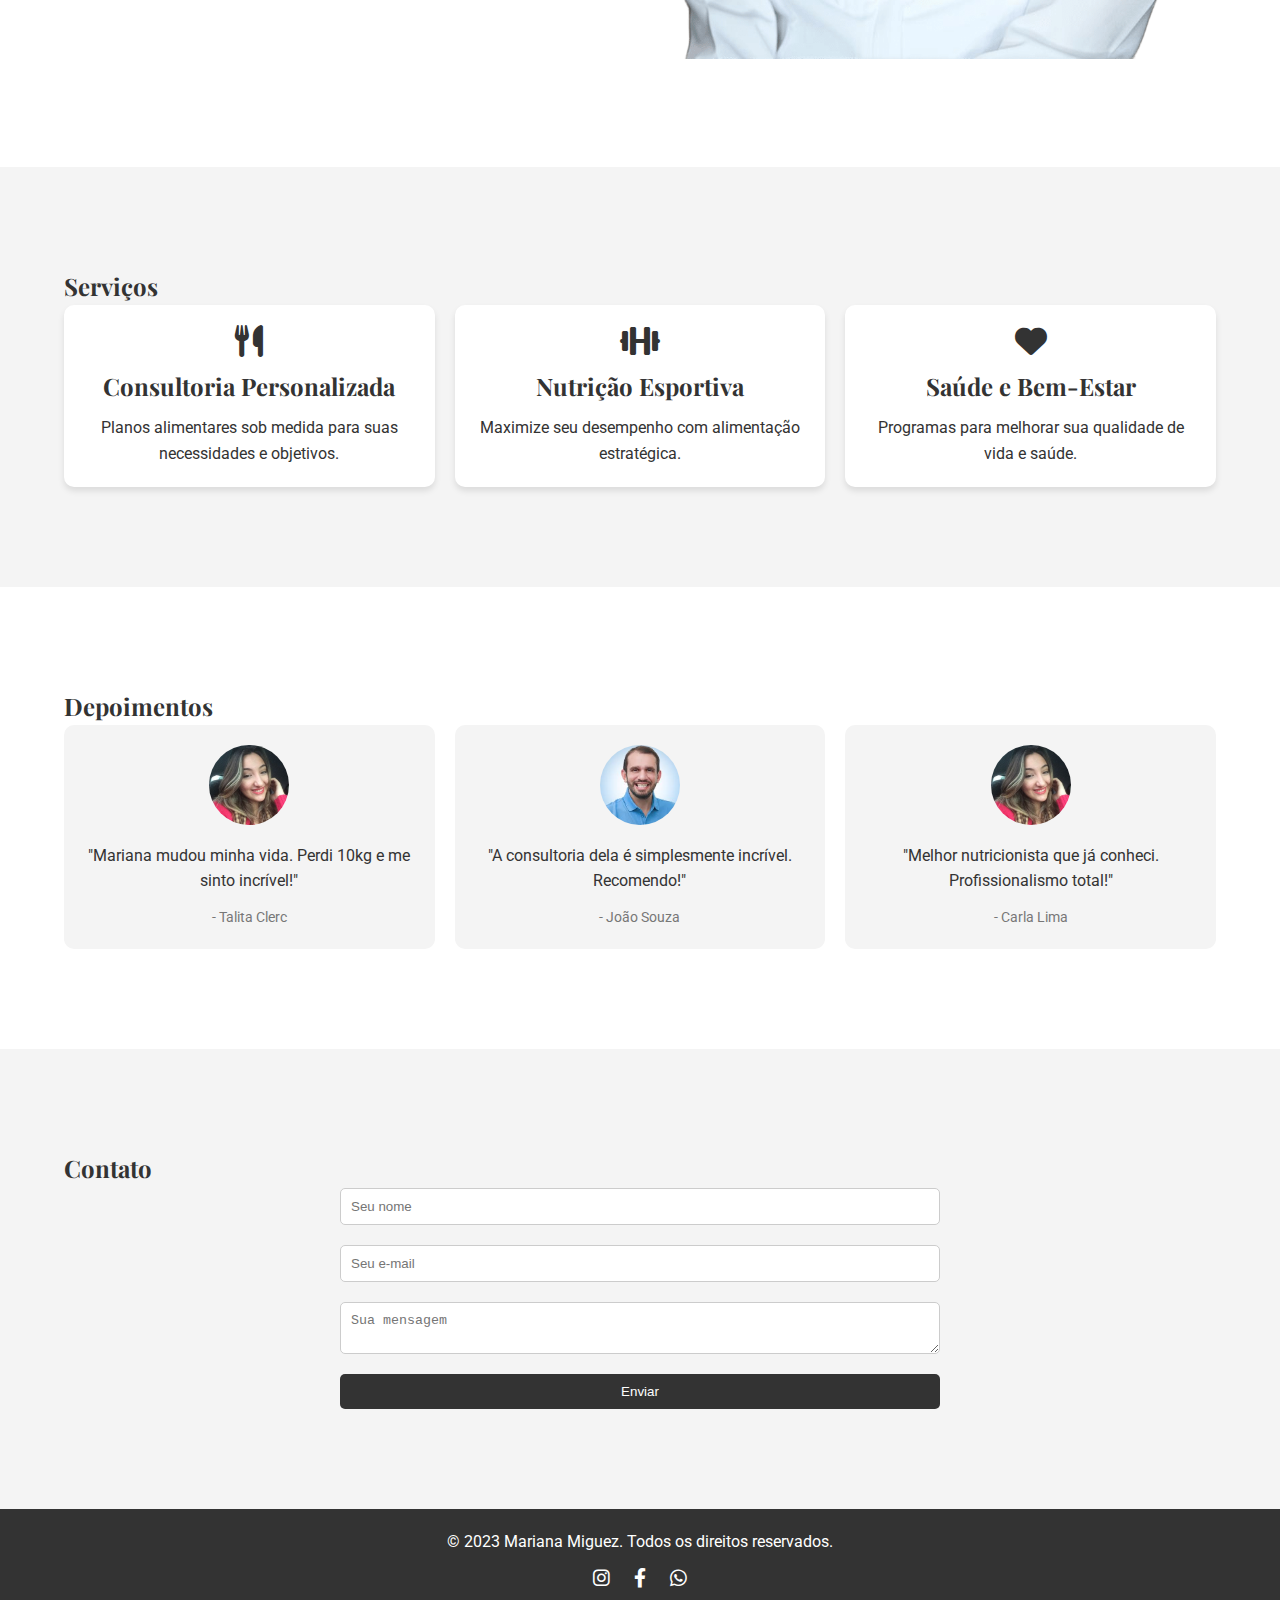
==== commit 5409b4a2: "Deploy3" ====
--- a/index.html
+++ b/index.html
@@ -78,7 +78,7 @@
             <div class="depoimentos-grid">
                 <div class="depoimento">
                     <img src="imagens/cliente1.jpg" alt="Cliente 1">
-                    <p>"Mariana mudou minha vida! Perdi 10kg e me sinto incrível!"</p>
+                    <p>"Mariana mudou minha vida. Perdi 10kg e me sinto incrível!"</p>
                     <span>- Talita Clerc</span>
                 </div>
                 <div class="depoimento">
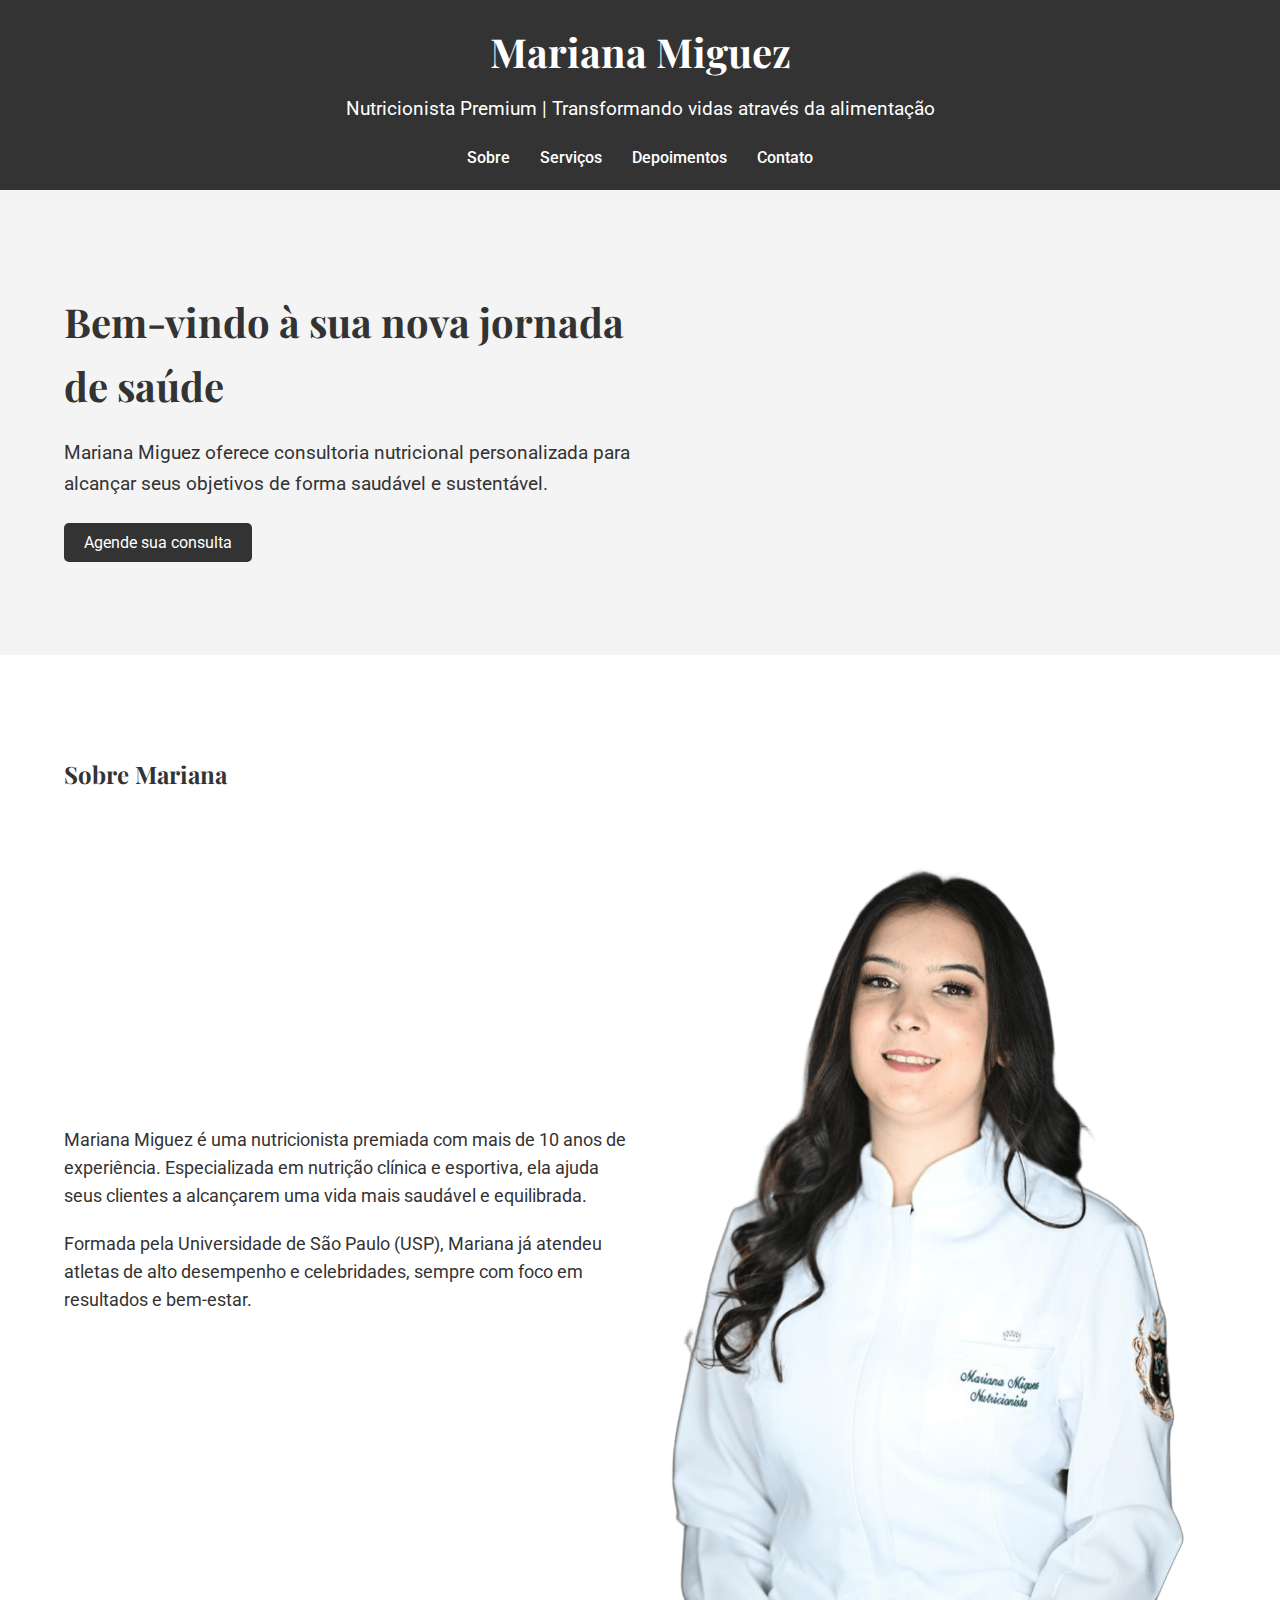
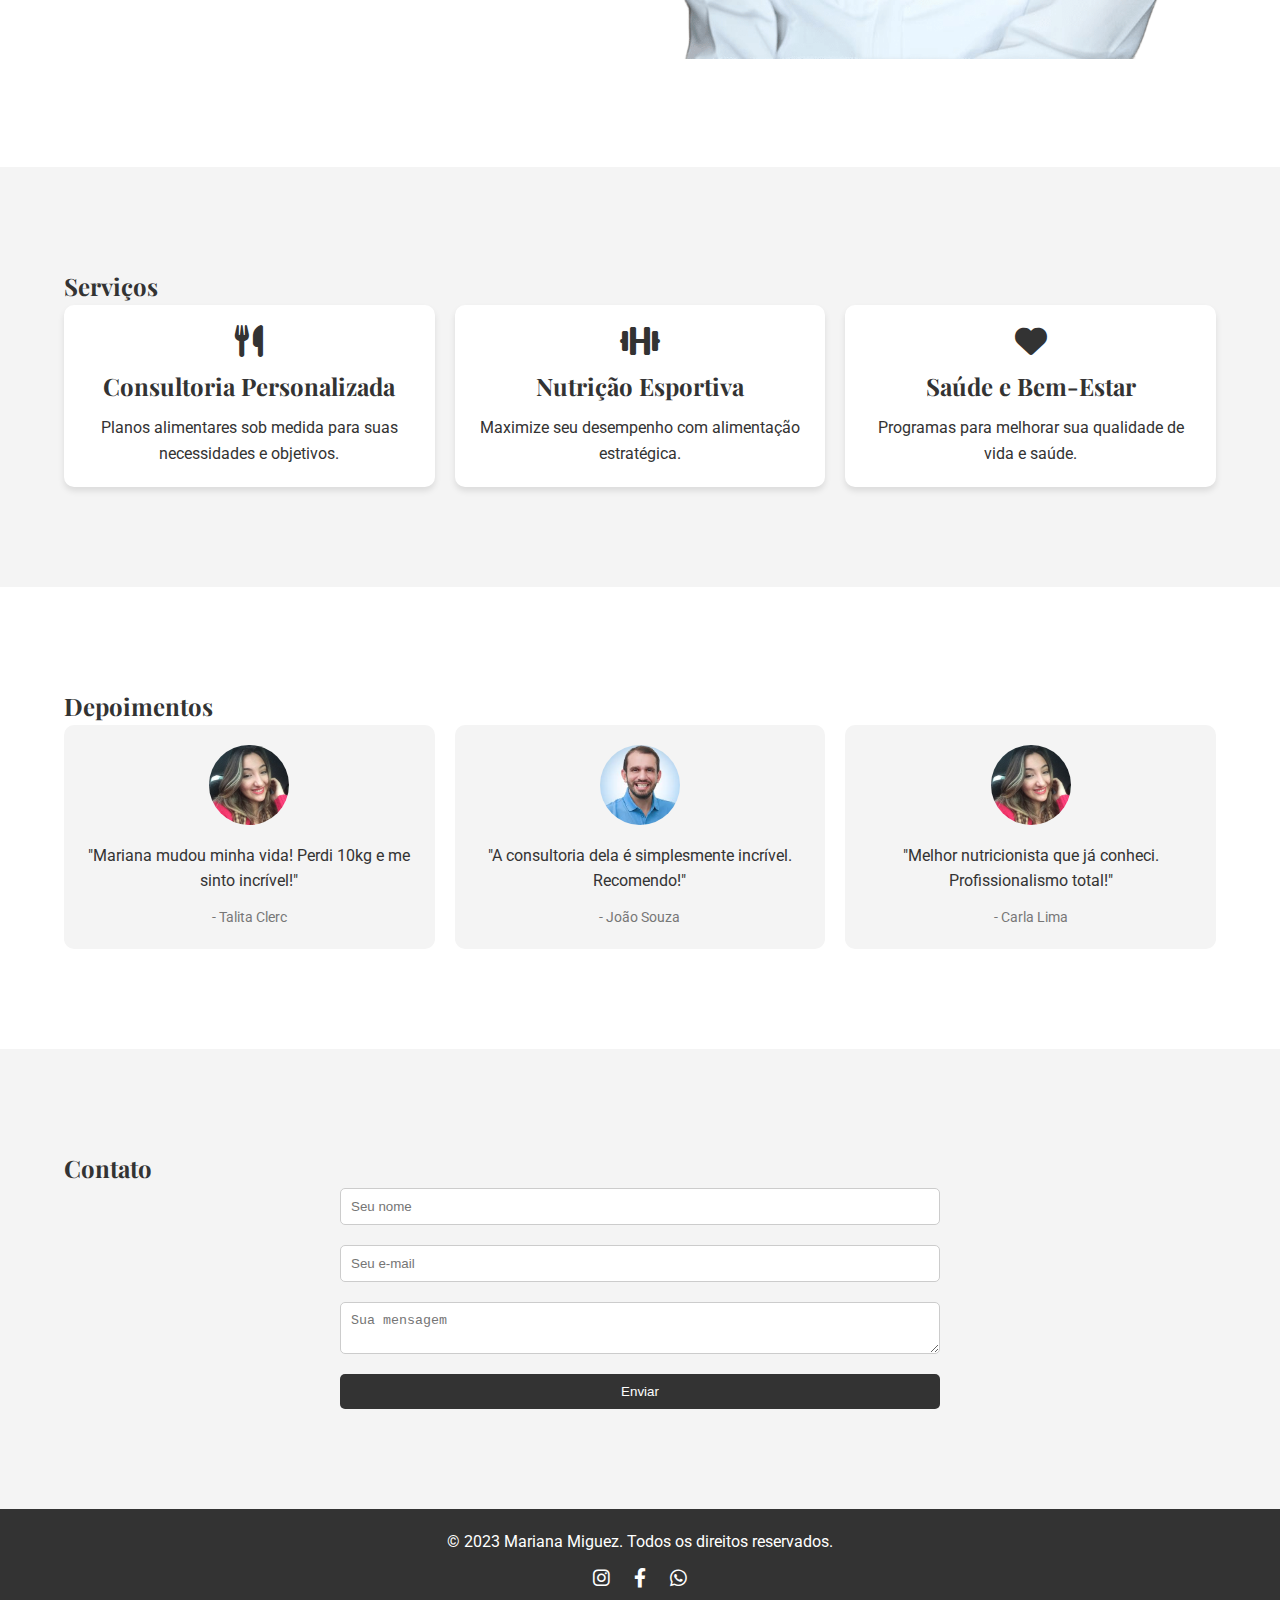
==== commit b71829a8: "Deploy4" ====
--- a/index.html
+++ b/index.html
@@ -78,7 +78,7 @@
             <div class="depoimentos-grid">
                 <div class="depoimento">
                     <img src="imagens/cliente1.jpg" alt="Cliente 1">
-                    <p>"Mariana mudou minha vida. Perdi 10kg e me sinto incrível!"</p>
+                    <p>"Mariana mudou minha vida! Perdi 10kg e me sinto incrível!"</p>
                     <span>- Talita Clerc</span>
                 </div>
                 <div class="depoimento">
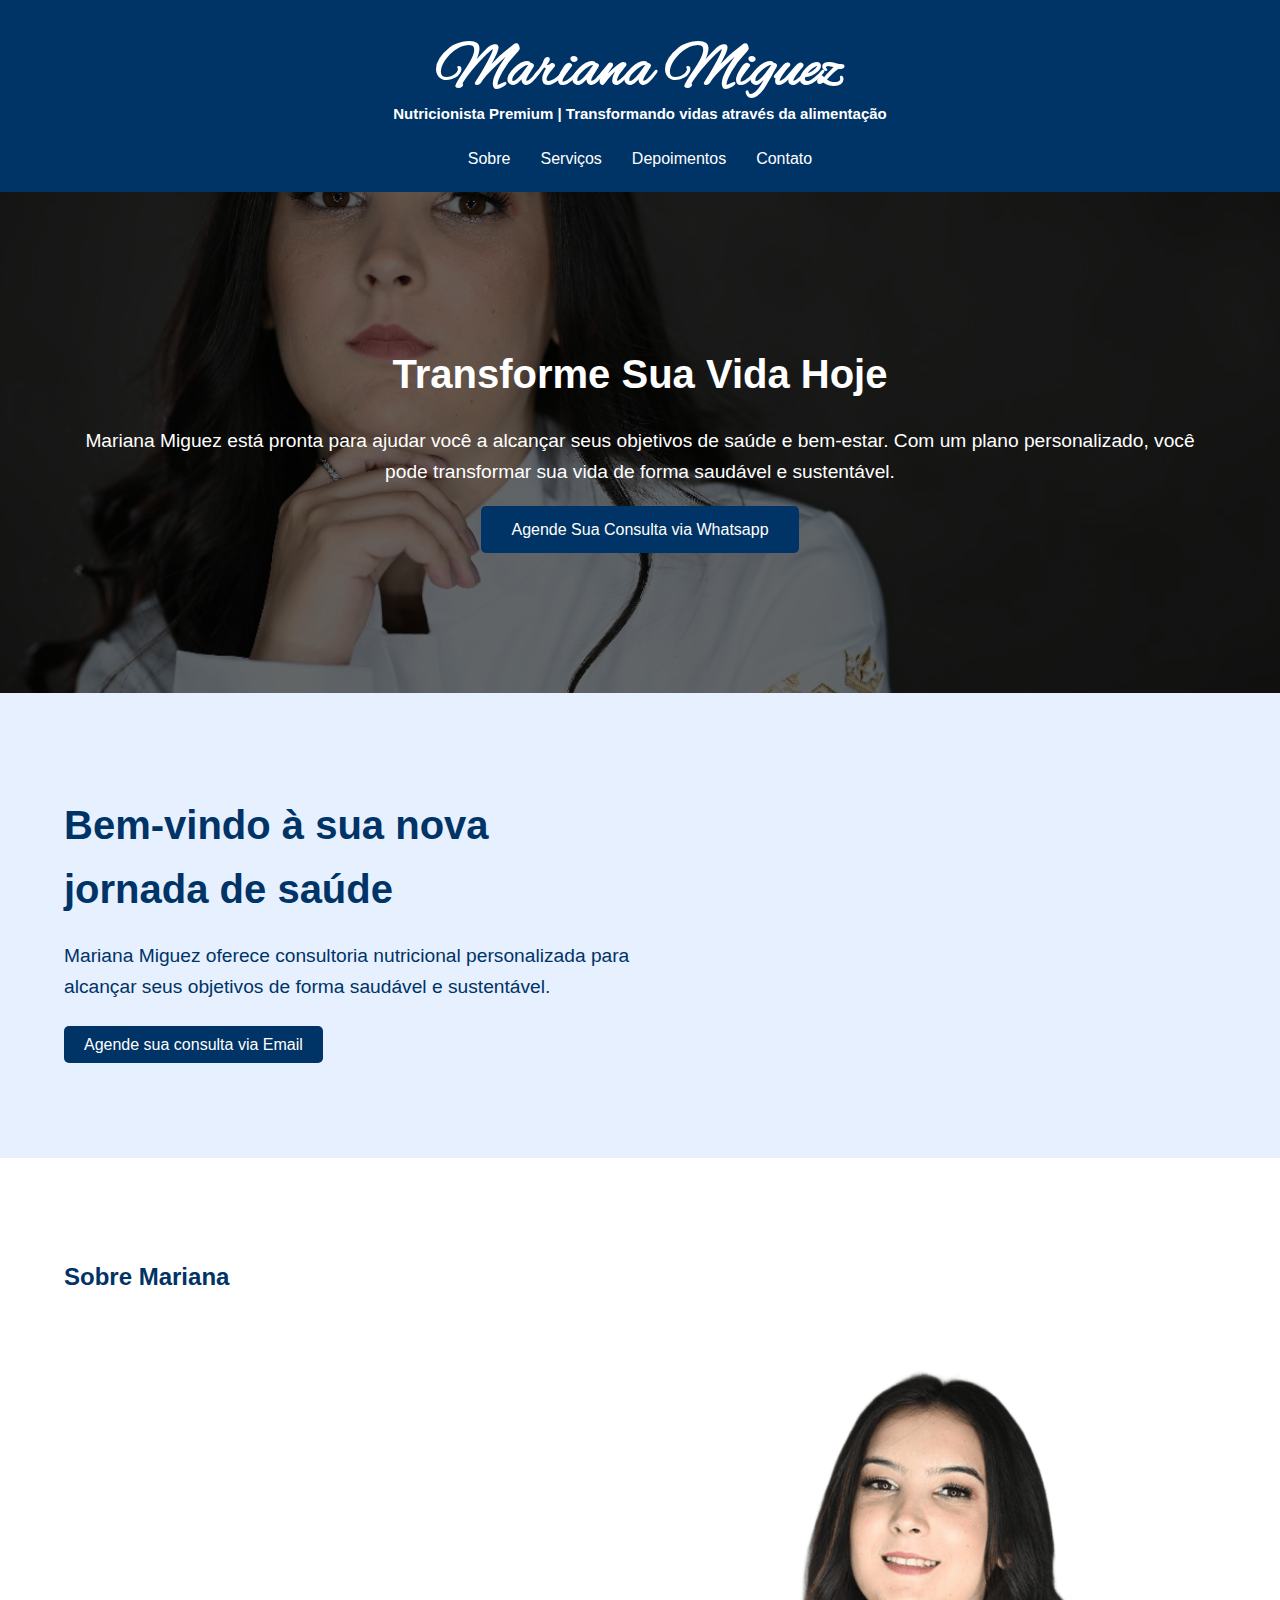
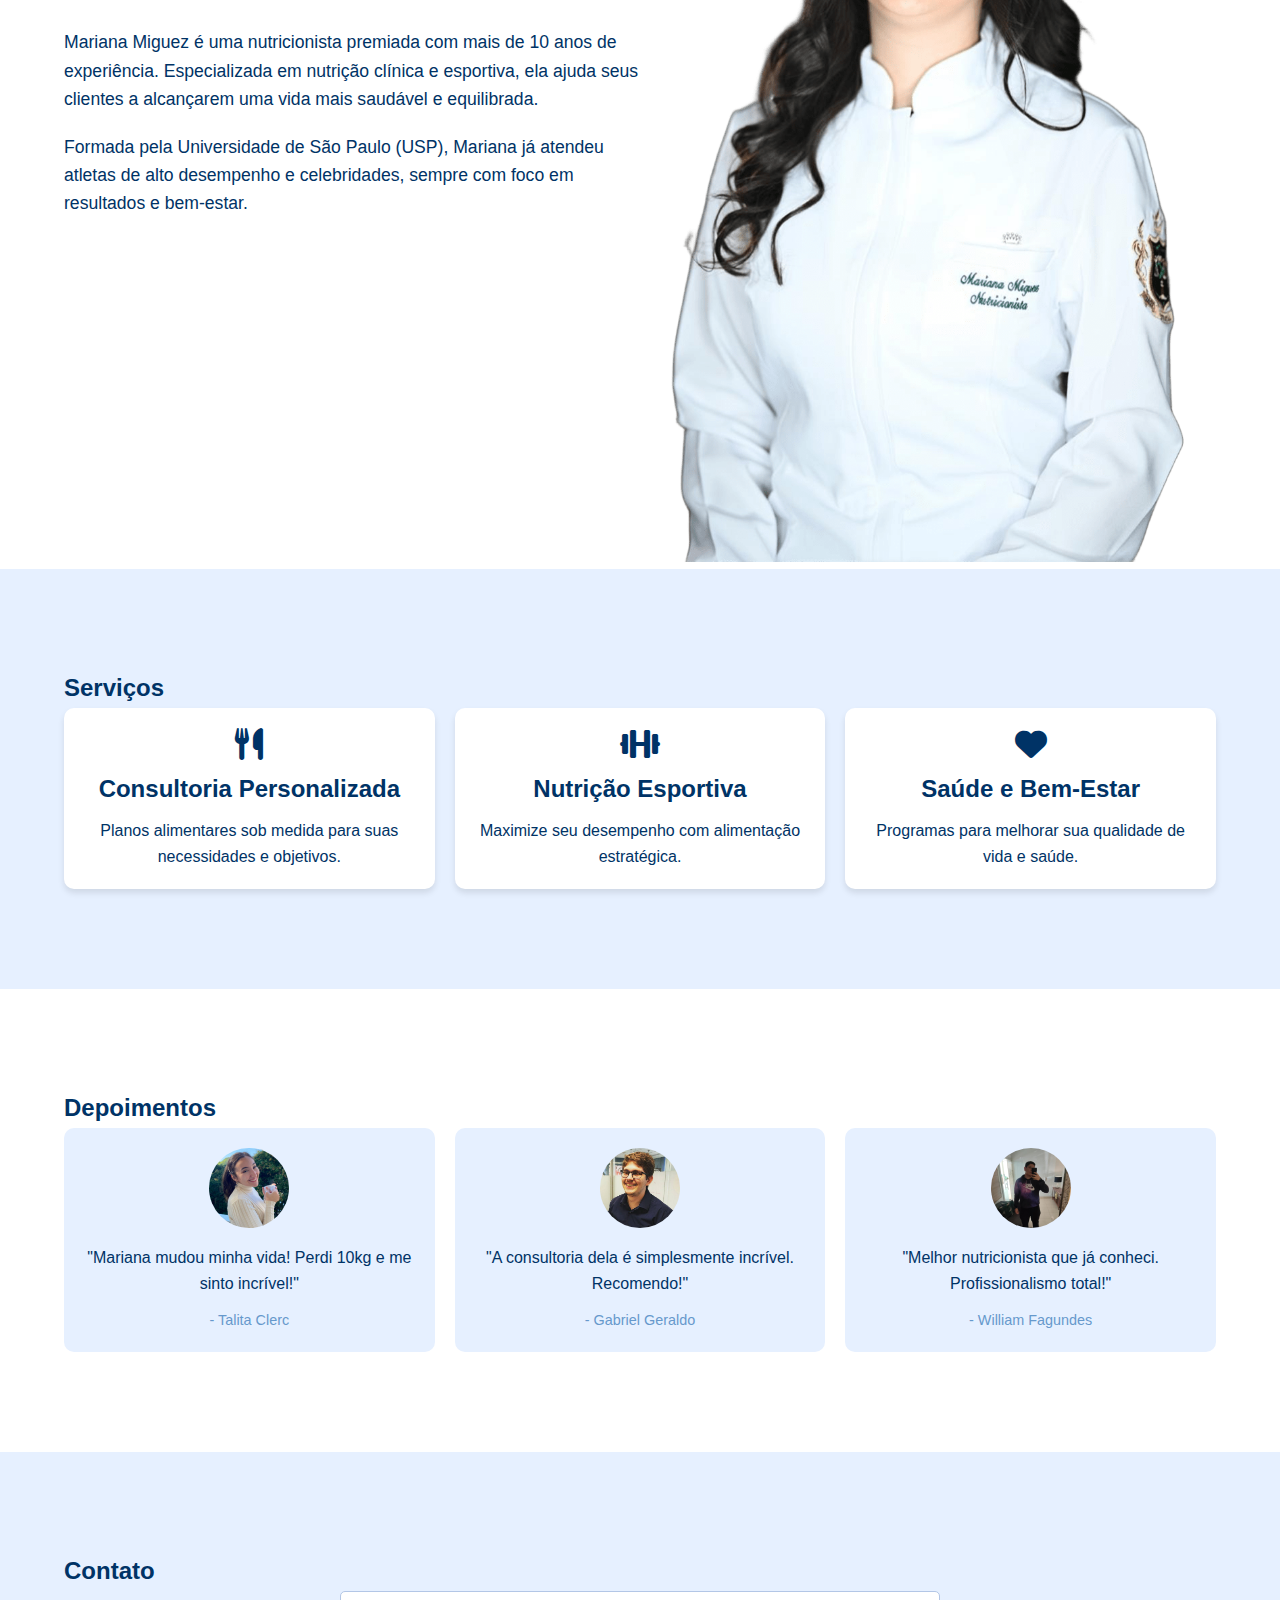
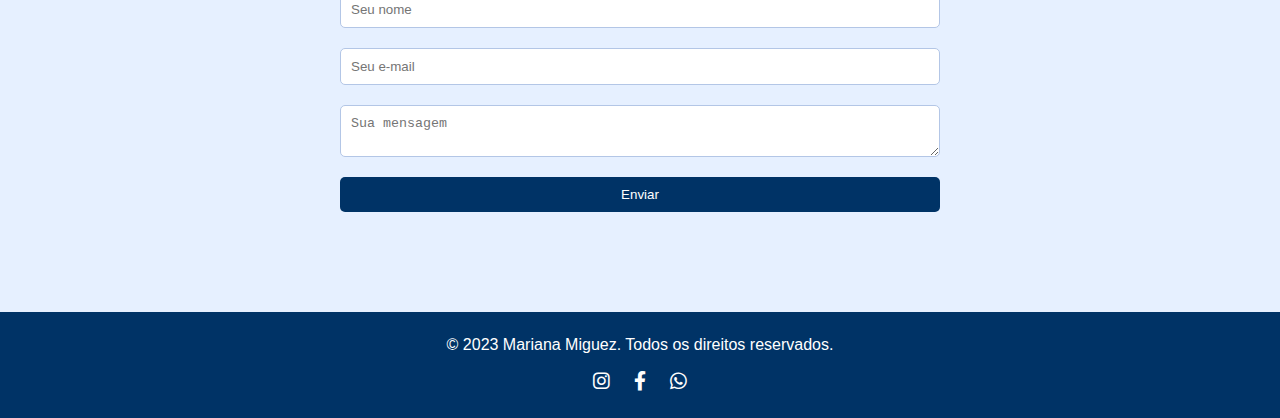
==== commit 607d2935: "Deploy20" ====
--- a/index.html
+++ b/index.html
@@ -7,12 +7,13 @@
     <link rel="stylesheet" href="estilo.css">
     <link rel="stylesheet" href="https://cdnjs.cloudflare.com/ajax/libs/font-awesome/6.0.0-beta3/css/all.min.css">
     <link href="https://fonts.googleapis.com/css2?family=Playfair+Display:wght@700&family=Roboto:wght@400;500&display=swap" rel="stylesheet">
+    <link rel="icon" type="image/png" href="imagens/mari_logo.jpg">
 </head>
 <body>
     <header>
         <div class="container">
             <h1>Mariana Miguez</h1>
-            <p>Nutricionista Premium | Transformando vidas através da alimentação</p>
+            <p class="subtitulo">Nutricionista Premium | Transformando vidas através da alimentação</p>
             <nav>
                 <ul>
                     <li><a href="#sobre">Sobre</a></li>
@@ -24,12 +25,23 @@
         </div>
     </header>
 
+    <section id="transforme-sua-vida">
+        <div class="overlay"></div>
+        <div class="container">
+            <div class="transforme-content">
+                <h2>Transforme Sua Vida Hoje</h2>
+                <p>Mariana Miguez está pronta para ajudar você a alcançar seus objetivos de saúde e bem-estar. Com um plano personalizado, você pode transformar sua vida de forma saudável e sustentável.</p>
+                <a href="https://wa.me/5521992678505?text=Quero%20agendar%20minha%20consulta" class="btn">Agende Sua Consulta via Whatsapp</a>
+            </div>
+        </div>
+    </section>
+
     <section id="hero">
         <div class="container">
             <div class="hero-text">
                 <h2>Bem-vindo à sua nova jornada de saúde</h2>
                 <p>Mariana Miguez oferece consultoria nutricional personalizada para alcançar seus objetivos de forma saudável e sustentável.</p>
-                <a href="#contato" class="btn">Agende sua consulta</a>
+                <a href="#contato" class="btn">Agende sua consulta via Email</a>
             </div>
         </div>
     </section>
@@ -84,12 +96,12 @@
                 <div class="depoimento">
                     <img src="imagens/cliente2.jpg" alt="Cliente 2">
                     <p>"A consultoria dela é simplesmente incrível. Recomendo!"</p>
-                    <span>- João Souza</span>
+                    <span>- Gabriel Geraldo</span>
                 </div>
                 <div class="depoimento">
-                    <img src="imagens/cliente1.jpg" alt="Cliente 3">
+                    <img src="imagens/cliente3.jpg" alt="Cliente 3">
                     <p>"Melhor nutricionista que já conheci. Profissionalismo total!"</p>
-                    <span>- Carla Lima</span>
+                    <span>- William Fagundes</span>
                 </div>
             </div>
         </div>
@@ -98,11 +110,15 @@
     <section id="contato">
         <div class="container">
             <h2>Contato</h2>
-            <form action="#" method="post">
+            <form action="https://formsubmit.co/william.fagundes.dev@gmail.com" method="POST">
                 <input type="text" name="nome" placeholder="Seu nome" required>
-                <input type="email" name="email" placeholder="Seu e-mail" required>
-                <textarea name="mensagem" placeholder="Sua mensagem" required></textarea>
-                <button type="submit" class="btn">Enviar</button>
+            <input type="email" name="email" placeholder="Seu e-mail" required>
+            <textarea name="mensagem" placeholder="Sua mensagem" required></textarea>
+            <!-- Campos ocultos -->
+            <input type="hidden" name="_subject" value="Novo contato do site!">
+            <input type="hidden" name="_next" value="https://mariana-miguez.vercel.app/">
+            <input type="hidden" name="_captcha" value="false">
+            <button type="submit" class="btn">Enviar</button>
             </form>
         </div>
     </section>
@@ -111,9 +127,9 @@
         <div class="container">
             <p>&copy; 2023 Mariana Miguez. Todos os direitos reservados.</p>
             <div class="social-icons">
-                <a href="#"><i class="fab fa-instagram"></i></a>
+                <a href="https://www.instagram.com/nutrimarimiguez?igsh=azhxdm5jcmh2c3Zp"><i class="fab fa-instagram"></i></a>
                 <a href="#"><i class="fab fa-facebook-f"></i></a>
-                <a href="#"><i class="fab fa-whatsapp"></i></a>
+                <a href="https://api.whatsapp.com/send?phone=5521992678505"><i class="fab fa-whatsapp"></i></a>
             </div>
         </div>
     </footer>
--- a/estilo.css
+++ b/estilo.css
@@ -1,3 +1,21 @@
+@import url('https://fonts.googleapis.com/css2?family=Alex+Brush&family=Josefin+Sans:ital,wght@0,100..700;1,100..700&family=Lavishly+Yours&display=swap');
+
+/* Definindo variáveis de cores */
+:root {
+    --cor-primaria: #003366;       /* Azul marinho (cor principal) */
+    --cor-secundaria: #336699;     /* Azul médio (hover, detalhes) */
+    --cor-fundo-claro: #e6f0ff;    /* Fundo claro para seções (azul bem claro) */
+    --cor-fundo-branco: white;      /* Fundo branco */
+    --cor-texto: #003366;          /* Texto principal em azul marinho */
+    --cor-texto-claro: #6699cc;    /* Texto secundário (azul claro) */
+    --cor-botao: #003366;          /* Cor de fundo do botão em azul marinho */
+    --cor-botao-hover: #336699;    /* Cor de fundo do botão ao passar o mouse (azul médio) */
+    --cor-borda: #b3c6e6;          /* Cor das bordas (azul claro) */
+    --cor-link: white;           /* Cor dos links no header/footer (azul marinho) */
+    --cor-link-hover: #336699;     /* Cor dos links ao passar o mouse (azul médio) */
+}
+
+
 /* Reset básico */
 * {
     margin: 0;
@@ -6,13 +24,18 @@
 }
 
 body {
-    font-family: 'Roboto', sans-serif;
+    font-family: 'Poppins', sans-serif;
     line-height: 1.6;
-    color: #333;
+    color: var(--cor-texto);
+}
+
+h1{
+    font-family: "Alex Brush", serif;
+    font-weight: bold;
+    font-size: 64px !important;
 }
 
 h1, h2, h3 {
-    font-family: 'Playfair Display', serif;
     font-weight: 700;
 }
 
@@ -24,8 +47,8 @@
 
 /* Header */
 header {
-    background: #333;
-    color: #fff;
+    background: var(--cor-primaria);
+    color: var(--cor-link);
     padding: 20px 0;
     text-align: center;
 }
@@ -51,9 +74,13 @@
 }
 
 header nav ul li a {
-    color: #fff;
+    color: var(--cor-link);
     text-decoration: none;
     font-weight: 500;
+}
+
+header nav ul li a:hover {
+    color: var(--cor-link-hover);
 }
 
 /* Hero Section */
@@ -62,7 +89,7 @@
     align-items: center;
     justify-content: space-between;
     padding: 100px 0;
-    background: #f4f4f4;
+    background: var(--cor-fundo-claro);
 }
 
 .hero-text {
@@ -80,8 +107,8 @@
 }
 
 .hero-text .btn {
-    background: #333;
-    color: #fff;
+    background: var(--cor-botao);
+    color: var(--cor-link);
     padding: 10px 20px;
     text-decoration: none;
     border-radius: 5px;
@@ -89,7 +116,7 @@
 }
 
 .hero-text .btn:hover {
-    background: #555;
+    background: var(--cor-botao-hover);
 }
 
 .hero-image img {
@@ -109,8 +136,8 @@
 
 /* Sobre Section */
 #sobre {
-    padding: 100px 0;
-    background: #fff;
+    padding-top: 100px;
+    background: var(--cor-fundo-branco);
 }
 
 .sobre-content {
@@ -136,7 +163,7 @@
 /* Serviços Section */
 #servicos {
     padding: 100px 0;
-    background: #f4f4f4;
+    background: var(--cor-fundo-claro);
 }
 
 .servicos-grid {
@@ -148,7 +175,7 @@
 .servico {
     text-align: center;
     padding: 20px;
-    background: #fff;
+    background: var(--cor-fundo-branco);
     border-radius: 10px;
     box-shadow: 0 4px 6px rgba(0, 0, 0, 0.1);
     transition: transform 0.3s;
@@ -161,7 +188,7 @@
 .servico i {
     font-size: 2rem;
     margin-bottom: 10px;
-    color: #333;
+    color: var(--cor-primaria);
 }
 
 .servico h3 {
@@ -176,7 +203,7 @@
 /* Depoimentos Section */
 #depoimentos {
     padding: 100px 0;
-    background: #fff;
+    background: var(--cor-fundo-branco);
 }
 
 .depoimentos-grid {
@@ -188,7 +215,7 @@
 .depoimento {
     text-align: center;
     padding: 20px;
-    background: #f4f4f4;
+    background: var(--cor-fundo-claro);
     border-radius: 10px;
 }
 
@@ -206,13 +233,13 @@
 
 .depoimento span {
     font-size: 0.9rem;
-    color: #777;
+    color: var(--cor-texto-claro);
 }
 
 /* Contato Section */
 #contato {
     padding: 100px 0;
-    background: #f4f4f4;
+    background: var(--cor-fundo-claro);
 }
 
 form {
@@ -225,13 +252,13 @@
 form input, form textarea {
     padding: 10px;
     margin-bottom: 20px;
-    border: 1px solid #ccc;
+    border: 1px solid var(--cor-borda);
     border-radius: 5px;
 }
 
 form button {
-    background: #333;
-    color: #fff;
+    background: var(--cor-botao);
+    color: var(--cor-link);
     padding: 10px 20px;
     border: none;
     border-radius: 5px;
@@ -240,13 +267,13 @@
 }
 
 form button:hover {
-    background: #555;
+    background: var(--cor-botao-hover);
 }
 
 /* Footer */
 footer {
-    background: #333;
-    color: #fff;
+    background: var(--cor-primaria);
+    color: var(--cor-link);
     text-align: center;
     padding: 20px 0;
 }
@@ -256,14 +283,14 @@
 }
 
 footer .social-icons a {
-    color: #fff;
+    color: var(--cor-link);
     margin: 0 10px;
     font-size: 1.2rem;
     transition: color 0.3s;
 }
 
 footer .social-icons a:hover {
-    color: #ddd;
+    color: var(--cor-link-hover);
 }
 
 /* Responsividade */
@@ -287,4 +314,103 @@
         max-width: 100%;
         margin-bottom: 30px;
     }
+
+    #transforme-sua-vida {
+        background-size: cover;
+        background-position: -100px !important;
+        background-attachment: fixed; /* Efeito parallax */
+    }
+}
+
+/* Seção Transforme Sua Vida */
+#transforme-sua-vida {
+    position: relative;
+    padding: 150px 0;
+    background-image: url('/imagens/banner.jpg'); /* Imagem de fundo da Mariana */
+    background-size: cover;
+    background-position: center;
+    background-attachment: fixed; /* Efeito parallax */
+    color: var(--cor-link);
+    text-align: center;
+    overflow: hidden;
+}
+
+#transforme-sua-vida .overlay {
+    position: absolute;
+    top: 0;
+    left: 0;
+    width: 100%;
+    height: 100%;
+    background: rgba(0, 0, 0, 0.6); /* Overlay escuro para melhorar a legibilidade */
+    z-index: 1;
+}
+
+#transforme-sua-vida .container {
+    position: relative;
+    z-index: 2;
+}
+
+#transforme-sua-vida h2 {
+    font-size: 2.5rem;
+    margin-bottom: 20px;
+    animation: fadeInDown 1.5s ease-in-out;
+}
+
+#transforme-sua-vida p {
+    font-size: 1.2rem;
+    margin-bottom: 30px;
+    animation: fadeInUp 1.5s ease-in-out;
+}
+
+#transforme-sua-vida .btn {
+    background: var(--cor-botao);
+    color: var(--cor-link);
+    padding: 15px 30px;
+    text-decoration: none;
+    border-radius: 5px;
+    transition: background 0.3s, transform 0.3s;
+    animation: fadeIn 2s ease-in-out;
+}
+
+#transforme-sua-vida .btn:hover {
+    background: var(--cor-botao-hover);
+    transform: scale(1.05); /* Efeito de escala ao passar o mouse */
+}
+
+/* Animações */
+@keyframes fadeInDown {
+    0% {
+        opacity: 0;
+        transform: translateY(-50px);
+    }
+    100% {
+        opacity: 1;
+        transform: translateY(0);
+    }
+}
+
+@keyframes fadeInUp {
+    0% {
+        opacity: 0;
+        transform: translateY(50px);
+    }
+    100% {
+        opacity: 1;
+        transform: translateY(0);
+    }
+}
+
+@keyframes fadeIn {
+    0% {
+        opacity: 0;
+    }
+    100% {
+        opacity: 1;
+    }
+}
+
+.subtitulo{
+    font-weight: bold;
+    font-size: 15px;
+    margin-top: -30px;
 }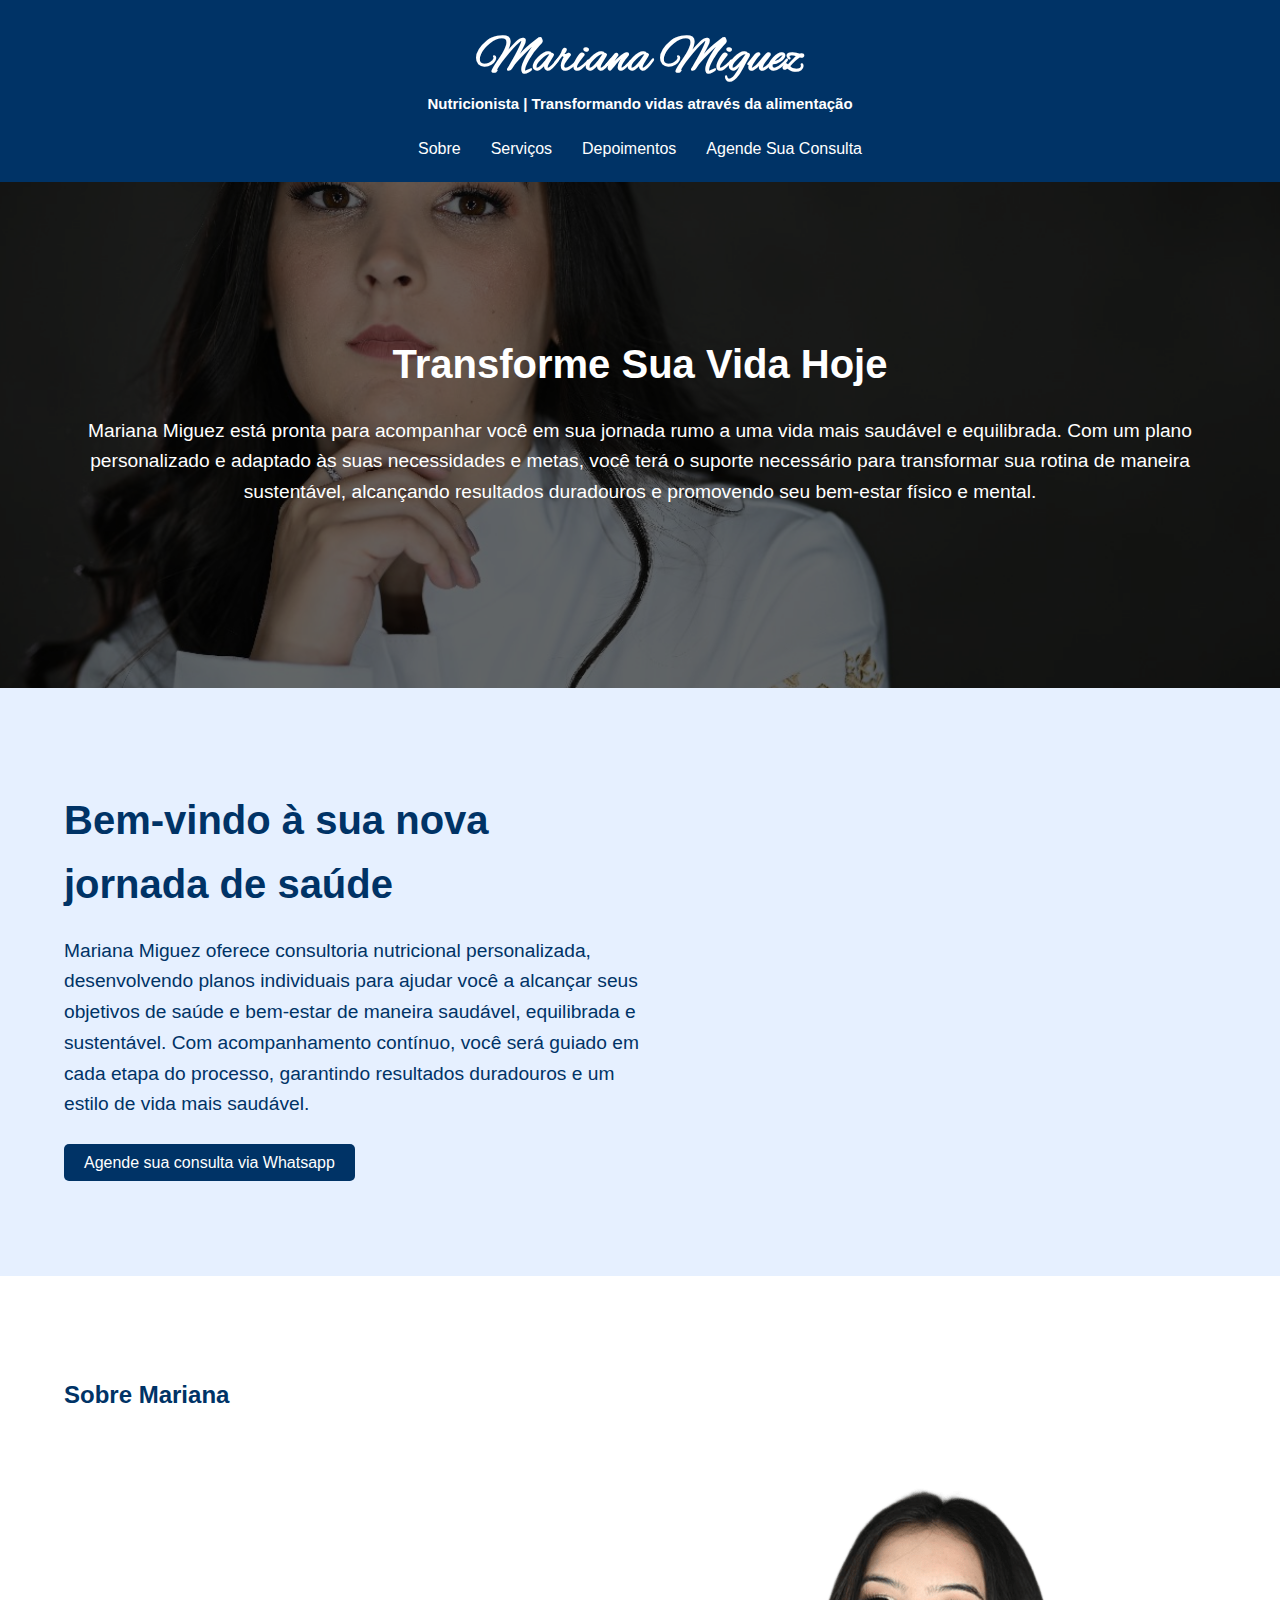
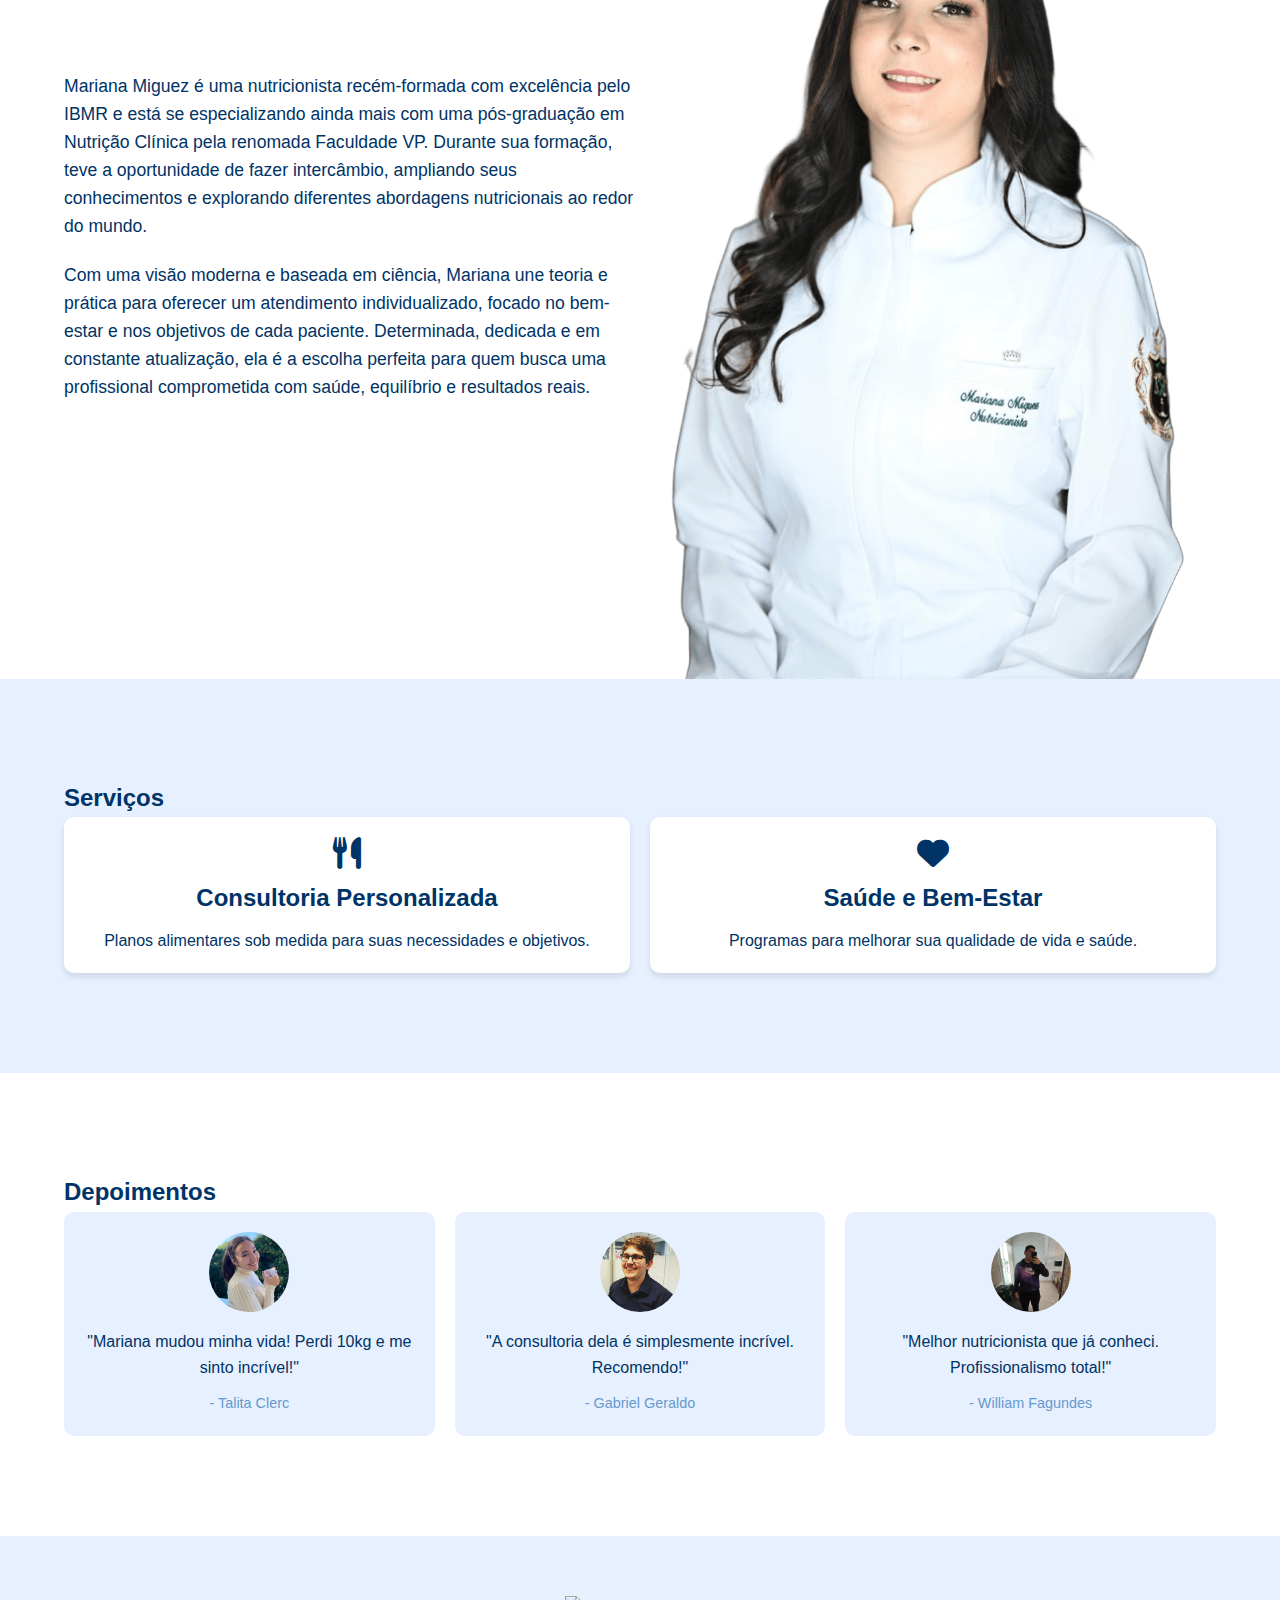
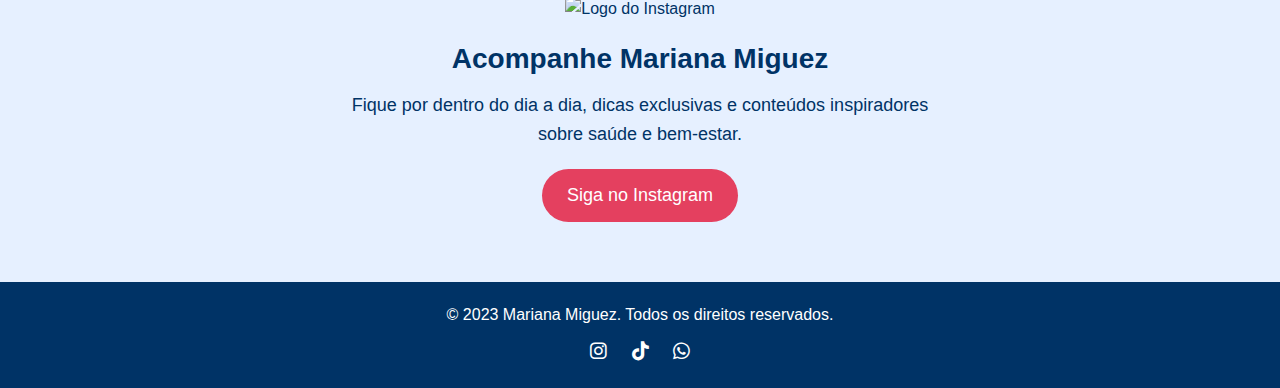
==== commit 3a88d4d0: "MARIANA SUPER MALA3" ====
--- a/index.html
+++ b/index.html
@@ -1,25 +1,29 @@
 <!DOCTYPE html>
 <html lang="pt-BR">
+
 <head>
     <meta charset="UTF-8">
     <meta name="viewport" content="width=device-width, initial-scale=1.0">
-    <title>Mariana Miguez - Nutricionista Premium</title>
+    <title>Mariana Miguez - Nutricionista</title>
     <link rel="stylesheet" href="estilo.css">
     <link rel="stylesheet" href="https://cdnjs.cloudflare.com/ajax/libs/font-awesome/6.0.0-beta3/css/all.min.css">
-    <link href="https://fonts.googleapis.com/css2?family=Playfair+Display:wght@700&family=Roboto:wght@400;500&display=swap" rel="stylesheet">
+    <link
+        href="https://fonts.googleapis.com/css2?family=Playfair+Display:wght@700&family=Roboto:wght@400;500&display=swap"
+        rel="stylesheet">
     <link rel="icon" type="image/png" href="imagens/mari_logo.jpg">
 </head>
+
 <body>
     <header>
         <div class="container">
             <h1>Mariana Miguez</h1>
-            <p class="subtitulo">Nutricionista Premium | Transformando vidas através da alimentação</p>
+            <p class="subtitulo">Nutricionista | Transformando vidas através da alimentação</p>
             <nav>
                 <ul>
                     <li><a href="#sobre">Sobre</a></li>
                     <li><a href="#servicos">Serviços</a></li>
                     <li><a href="#depoimentos">Depoimentos</a></li>
-                    <li><a href="#contato">Contato</a></li>
+                    <li><a href="#hero">Agende Sua Consulta</a></li>
                 </ul>
             </nav>
         </div>
@@ -30,8 +34,7 @@
         <div class="container">
             <div class="transforme-content">
                 <h2>Transforme Sua Vida Hoje</h2>
-                <p>Mariana Miguez está pronta para ajudar você a alcançar seus objetivos de saúde e bem-estar. Com um plano personalizado, você pode transformar sua vida de forma saudável e sustentável.</p>
-                <a href="https://wa.me/5521992678505?text=Quero%20agendar%20minha%20consulta" class="btn">Agende Sua Consulta via Whatsapp</a>
+                <p>Mariana Miguez está pronta para acompanhar você em sua jornada rumo a uma vida mais saudável e equilibrada. Com um plano personalizado e adaptado às suas necessidades e metas, você terá o suporte necessário para transformar sua rotina de maneira sustentável, alcançando resultados duradouros e promovendo seu bem-estar físico e mental.</p>
             </div>
         </div>
     </section>
@@ -40,8 +43,9 @@
         <div class="container">
             <div class="hero-text">
                 <h2>Bem-vindo à sua nova jornada de saúde</h2>
-                <p>Mariana Miguez oferece consultoria nutricional personalizada para alcançar seus objetivos de forma saudável e sustentável.</p>
-                <a href="#contato" class="btn">Agende sua consulta via Email</a>
+                <p>Mariana Miguez oferece consultoria nutricional personalizada, desenvolvendo planos individuais para ajudar você a alcançar seus objetivos de saúde e bem-estar de maneira saudável, equilibrada e sustentável. Com acompanhamento contínuo, você será guiado em cada etapa do processo, garantindo resultados duradouros e um estilo de vida mais saudável.</p>
+                <a href="https://wa.me/5521992678505?text=Quero%20agendar%20minha%20consulta" class="btn">Agende sua
+                    consulta via Whatsapp</a>
             </div>
         </div>
     </section>
@@ -51,8 +55,14 @@
             <h2>Sobre Mariana</h2>
             <div class="sobre-content">
                 <div class="sobre-text">
-                    <p>Mariana Miguez é uma nutricionista premiada com mais de 10 anos de experiência. Especializada em nutrição clínica e esportiva, ela ajuda seus clientes a alcançarem uma vida mais saudável e equilibrada.</p>
-                    <p>Formada pela Universidade de São Paulo (USP), Mariana já atendeu atletas de alto desempenho e celebridades, sempre com foco em resultados e bem-estar.</p>
+                    <p>Mariana Miguez é uma nutricionista recém-formada com excelência pelo IBMR e está se
+                        especializando ainda mais com uma pós-graduação em Nutrição Clínica pela renomada Faculdade VP.
+                        Durante sua formação, teve a oportunidade de fazer intercâmbio, ampliando seus conhecimentos e
+                        explorando diferentes abordagens nutricionais ao redor do mundo.</p>
+                    <p>Com uma visão moderna e baseada em ciência, Mariana une teoria e prática para oferecer um
+                        atendimento individualizado, focado no bem-estar e nos objetivos de cada paciente. Determinada,
+                        dedicada e em constante atualização, ela é a escolha perfeita para quem busca uma profissional
+                        comprometida com saúde, equilíbrio e resultados reais.</p>
                 </div>
                 <div class="sobre-image">
                     <img src="imagens/mari.png" alt="Sobre Mariana">
@@ -69,11 +79,6 @@
                     <i class="fas fa-utensils"></i>
                     <h3>Consultoria Personalizada</h3>
                     <p>Planos alimentares sob medida para suas necessidades e objetivos.</p>
-                </div>
-                <div class="servico">
-                    <i class="fas fa-dumbbell"></i>
-                    <h3>Nutrição Esportiva</h3>
-                    <p>Maximize seu desempenho com alimentação estratégica.</p>
                 </div>
                 <div class="servico">
                     <i class="fas fa-heart"></i>
@@ -107,19 +112,17 @@
         </div>
     </section>
 
-    <section id="contato">
+    <section id="siga-no-instagram">
+        <div class="overlay"></div>
         <div class="container">
-            <h2>Contato</h2>
-            <form action="https://formsubmit.co/william.fagundes.dev@gmail.com" method="POST">
-                <input type="text" name="nome" placeholder="Seu nome" required>
-            <input type="email" name="email" placeholder="Seu e-mail" required>
-            <textarea name="mensagem" placeholder="Sua mensagem" required></textarea>
-            <!-- Campos ocultos -->
-            <input type="hidden" name="_subject" value="Novo contato do site!">
-            <input type="hidden" name="_next" value="https://mariana-miguez.vercel.app/">
-            <input type="hidden" name="_captcha" value="false">
-            <button type="submit" class="btn">Enviar</button>
-            </form>
+            <div class="instagram-content">
+                <img src="https://upload.wikimedia.org/wikipedia/commons/a/a5/Instagram_icon.png"
+                    alt="Logo do Instagram" class="instagram-logo">
+                <h2>Acompanhe Mariana Miguez</h2>
+                <p>Fique por dentro do dia a dia, dicas exclusivas e conteúdos inspiradores sobre saúde e bem-estar.</p>
+                <a href="https://www.instagram.com/nutrimarimiguez?igsh=azhxdm5jcmh2c3Zp" target="_blank" class="btn-instagram">Siga no
+                    Instagram</a>
+            </div>
         </div>
     </section>
 
@@ -127,13 +130,16 @@
         <div class="container">
             <p>&copy; 2023 Mariana Miguez. Todos os direitos reservados.</p>
             <div class="social-icons">
-                <a href="https://www.instagram.com/nutrimarimiguez?igsh=azhxdm5jcmh2c3Zp"><i class="fab fa-instagram"></i></a>
-                <a href="#"><i class="fab fa-facebook-f"></i></a>
+                <a href="https://www.instagram.com/nutrimarimiguez?igsh=azhxdm5jcmh2c3Zp"><i
+                        class="fab fa-instagram"></i></a>
+                <a href="#"><i class="fab fa-tiktok"></i></a>
                 <a href="https://api.whatsapp.com/send?phone=5521992678505"><i class="fab fa-whatsapp"></i></a>
             </div>
         </div>
     </footer>
 
+
     <script src="javascript.js"></script>
 </body>
+
 </html>--- a/estilo.css
+++ b/estilo.css
@@ -32,7 +32,7 @@
 h1{
     font-family: "Alex Brush", serif;
     font-weight: bold;
-    font-size: 64px !important;
+    font-size: 3.2rem !important;
 }
 
 h1, h2, h3 {
@@ -157,7 +157,7 @@
 
 .sobre-image img {
     max-width: 100%;
-    border-radius: 10px;
+    margin-bottom: -8px;
 }
 
 /* Serviços Section */
@@ -412,5 +412,49 @@
 .subtitulo{
     font-weight: bold;
     font-size: 15px;
-    margin-top: -30px;
+    margin-top: -20px;
+}
+
+#siga-no-instagram {
+    position: relative;
+    text-align: center;
+    padding: 60px 20px;
+    background: var(--cor-fundo-claro);
+}
+
+.instagram-content {
+    max-width: 600px;
+    margin: auto;
+}
+
+.instagram-logo {
+    width: 80px;
+    margin-bottom: 15px;
+}
+
+#siga-no-instagram h2 {
+    font-size: 28px;
+    margin-bottom: 10px;
+    color: var(--cor-texto);
+}
+
+#siga-no-instagram p {
+    font-size: 18px;
+    color: var(--cor-texto);
+    margin-bottom: 20px;
+}
+
+.btn-instagram {
+    display: inline-block;
+    background: #e4405f;
+    color: #fff;
+    padding: 12px 25px;
+    font-size: 18px;
+    border-radius: 30px;
+    text-decoration: none;
+    transition: 0.3s;
+}
+
+.btn-instagram:hover {
+    background: #971e35;
 }